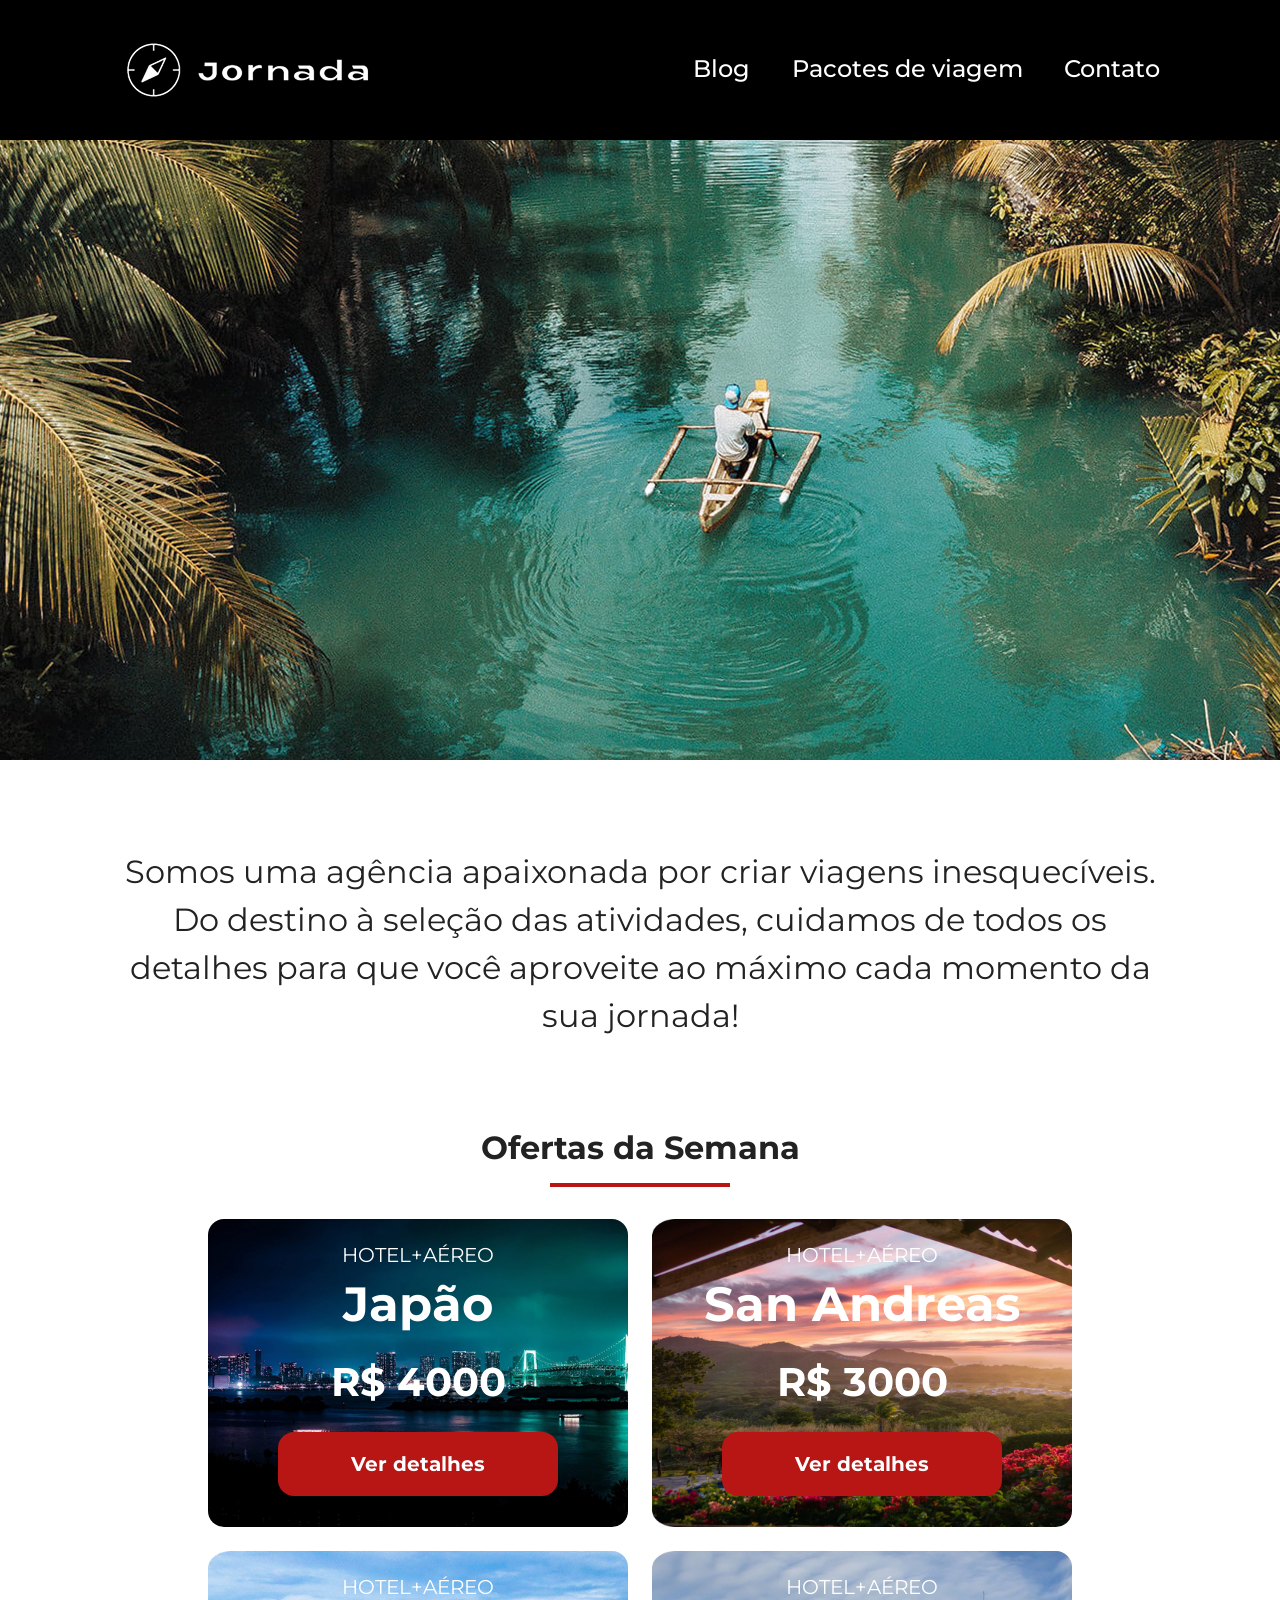
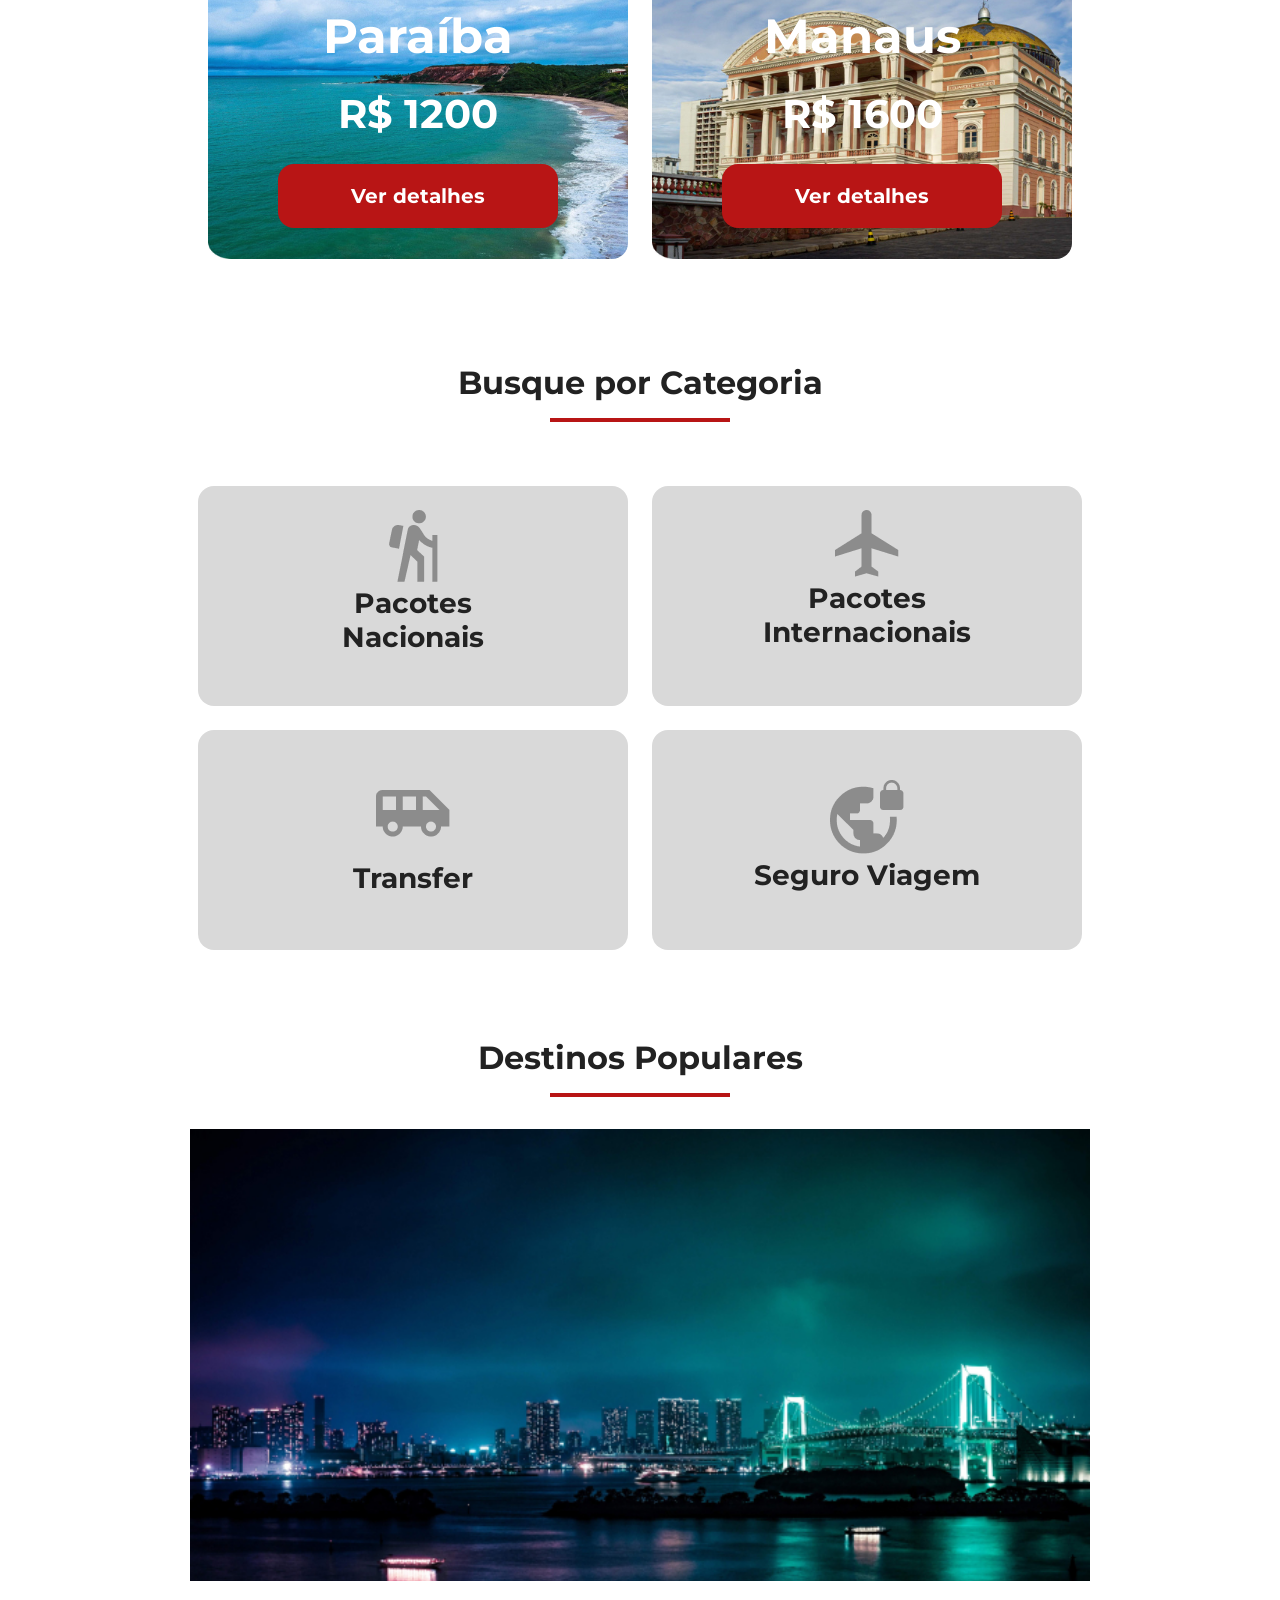
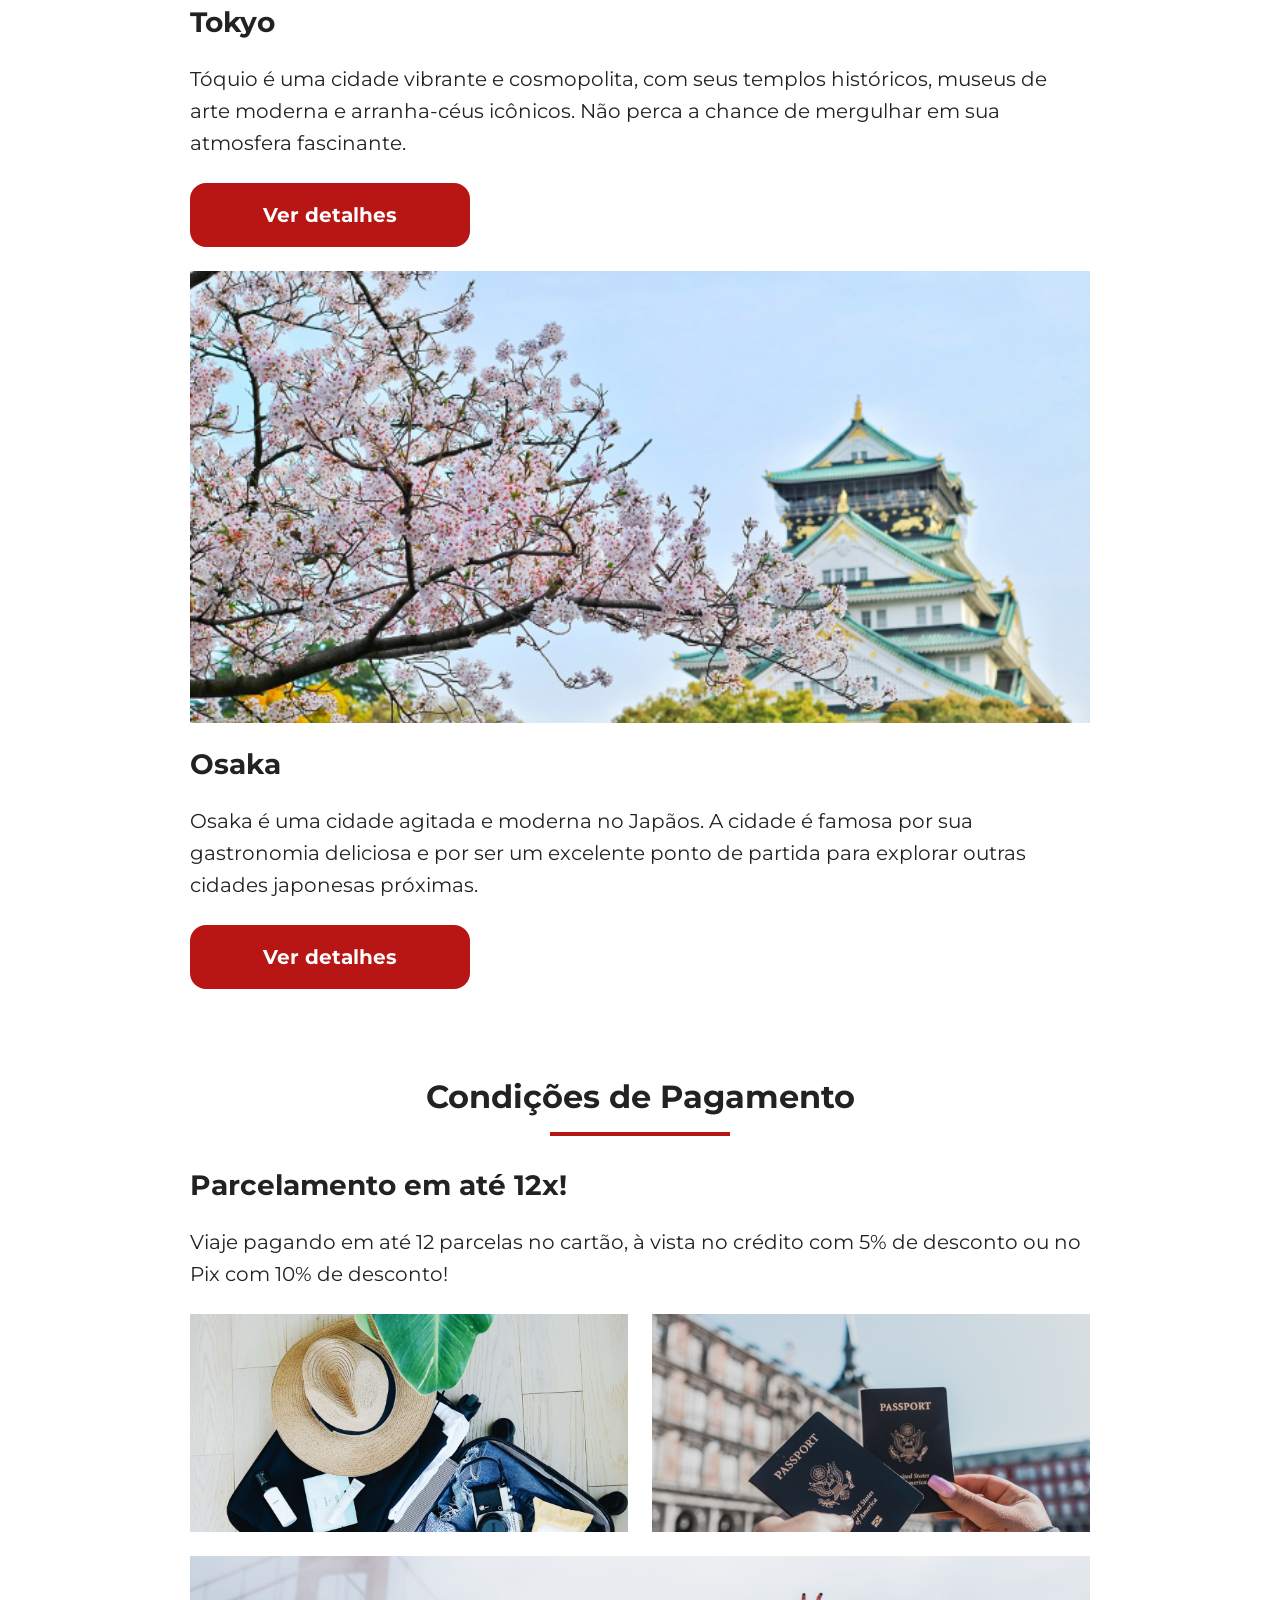
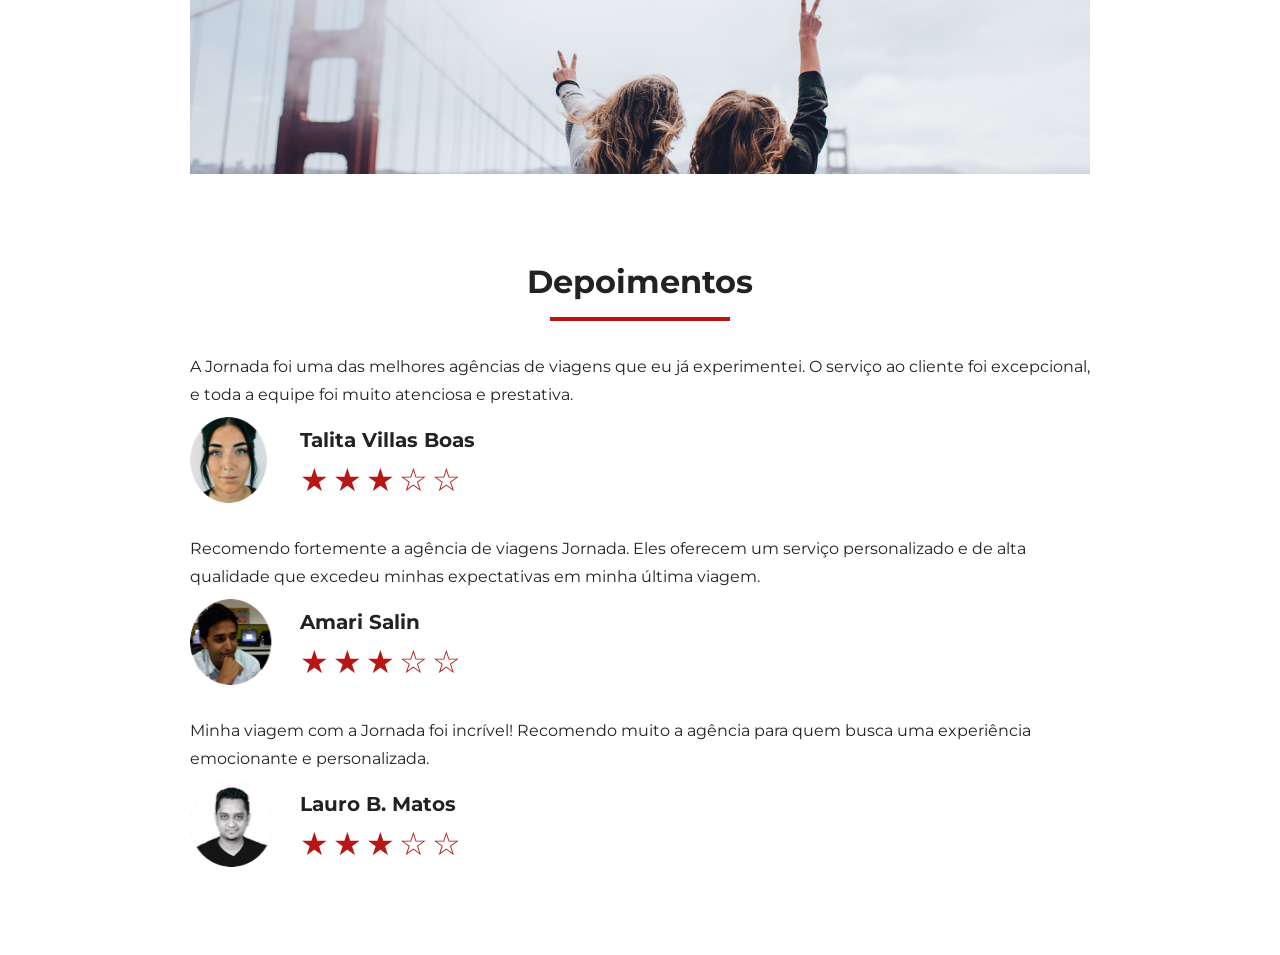
==== index.html @ 15222c6f "Finaliza estilos do mobile" ====
<!doctype html>
<html lang="pt-br">
  <head>
    <meta charset="UTF-8" />
    <meta name="viewport" content="width=device-width, initial-scale=1.0" />
    <link rel="stylesheet" href="./css/style.css" />
    <title>Jornada Viagens</title>
  </head>
  <body>
    <header class="main-header">
      <a class="logo" href="index.html" title="voltar para a página inicial">
        <img
          class="img-mobile"
          src="./img/bulsola-jornada-branca.png"
          alt="Bulsola do logo Jornada Viagens na cor branco"
        />
        <img
          class="img-desktop"
          src="img/bulsola-texto-jornada-branco.png"
          alt="Logo Jornada Viagens na cor branca"
        />
      </a>
      <div class="navigation-menu">
        <label for="menu">
          <img src="./img/menu.png" alt="menu" />
        </label>
        <input type="checkbox" id="menu" hidden />
        <nav>
          <ul class="list-links">
            <li>
              <a href="blog.html" target="_blank" title="Acessar Blog">Blog</a>
            </li>
            <li>
              <a
                href="pacotes.html"
                target="_blank"
                title="Acessar Pacotes de viagem"
                >Pacotes de viagem</a
              >
            </li>
            <li>
              <a href="contato.html" target="_blank" title="Acessar Contato"
                >Contato</a
              >
            </li>
          </ul>
        </nav>
      </div>
    </header>

    <section class="hero">
      <div class="hero-img"></div>
      <h2>
        Somos uma agência apaixonada por criar viagens inesquecíveis. Do destino
        à seleção das atividades, cuidamos de todos os detalhes para que você
        aproveite ao máximo cada momento da sua jornada!
      </h2>
    </section>

    <section class="offers">
      <div class="section-title">
        <h2>Ofertas da Semana</h2>
        <hr />
      </div>

      <div class="offers-card">
        <article class="card japao">
          <header>
            <p>HOTEL+AÉREO</p>
            <h3>
              Japão <br />
              <span>R$ 4000</span>
            </h3>
          </header>
          <footer>
            <a href="#" class="button">Ver detalhes</a>
          </footer>
        </article>

        <article class="card san-andreas">
          <header>
            <p>HOTEL+AÉREO</p>
            <h3>
              San Andreas <br />
              <span>R$ 3000</span>
            </h3>
          </header>
          <footer>
            <a href="#" class="button">Ver detalhes</a>
          </footer>
        </article>

        <article class="card paraiba">
          <header>
            <p>HOTEL+AÉREO</p>
            <h3>
              Paraíba <br />
              <span>R$ 1200</span>
            </h3>
          </header>
          <footer>
            <a href="#" class="button">Ver detalhes</a>
          </footer>
        </article>

        <article class="card manaus">
          <header>
            <p>HOTEL+AÉREO</p>
            <h3>
              Manaus <br />
              <span>R$ 1600</span>
            </h3>
          </header>
          <footer>
            <a href="#" class="button">Ver detalhes</a>
          </footer>
        </article>
      </div>
    </section>

    <section class="categories">
      <div class="section-title">
        <h2>Busque por Categoria</h2>
        <hr />
      </div>
      <div class="categories-cards">
        <a
          class="card"
          href="#"
          target="_blank"
          title="Busque pela categoria Pacotes Nacionais"
        >
          <img
            src="./img/icone-caminhada.png"
            alt="icone cinza representando uma pessoa fazendo tracking"
          />
          <h3 class="content-title">
            Pacotes <br />
            Nacionais
          </h3>
        </a>

        <a
          class="card"
          href="#"
          target="_blank"
          title="Busque pela categoria Pacotes Internacionais"
        >
          <img
            src="./img/icone-aviao.png"
            alt="icone cinza representando um avião"
          />
          <h3 class="content-title">
            Pacotes <br />
            Internacionais
          </h3>
        </a>

        <a
          class="card single-line transfer"
          href="#"
          target="_blank"
          title="Busque pela categoria Transfer"
        >
          <img
            src="./img/icone-onibus.png"
            alt="icone cinza representando um ônibus"
          />
          <h3 class="content-title">Transfer</h3>
        </a>

        <a
          class="card single-line"
          href="#"
          target="_blank"
          title="Busque pela categoria Seguro Viagem"
        >
          <img
            src="./img/icone-planeta.png"
            alt="icone cinza representando um planeta terra com um cadeado"
          />
          <h3 class="content-title">Seguro Viagem</h3>
        </a>
      </div>
    </section>

    <section class="destinations">
      <div class="section-title">
        <h2>Destinos Populares</h2>
        <hr />
      </div>

      <div class="destination-items">
        <article class="item tokyo">
          <header>
            <div class="img-item"></div>
            <h4 class="content-title">Tokyo</h4>
          </header>
          <p class="content-text">
            Tóquio é uma cidade vibrante e cosmopolita, com seus templos
            históricos, museus de arte moderna e arranha-céus icônicos. Não
            perca a chance de mergulhar em sua atmosfera fascinante.
          </p>
          <footer>
            <a
              href="#"
              class="button"
              target="_blank"
              title="Veja mais detalhes do destino Tokyo"
            >
              Ver detalhes</a
            >
          </footer>
        </article>

        <article class="item osaka">
          <header>
            <div class="img-item"></div>
            <h4 class="content-title">Osaka</h4>
          </header>
          <p class="content-text">
            Osaka é uma cidade agitada e moderna no Japãos. A cidade é famosa
            por sua gastronomia deliciosa e por ser um excelente ponto de
            partida para explorar outras cidades japonesas próximas.
          </p>
          <footer>
            <a
              href="#"
              class="button"
              target="_blank"
              title="Veja mais detalhes do destino Osaka"
            >
              Ver detalhes</a
            >
          </footer>
        </article>
      </div>
    </section>

    <section class="payments">
      <div class="section-title">
        <h2>Condições de Pagamento</h2>
        <hr />
      </div>
      <div class="content-container">
        <div class="text-content">
          <h3 class="content-title">Parcelamento em até 12x!</h3>
          <p class="content-text">
            Viaje pagando em até 12 parcelas no cartão, à vista no crédito com
            5% de desconto ou no Pix com 10% de desconto!
          </p>
        </div>
        <div class="image-gallery">
          <div class="image first"></div>
          <div class="image second"></div>
          <div class="image thirdy colspan-2"></div>
        </div>
      </div>
    </section>
    <section class="testimonials">
      <div class="section-title">
        <h2>Depoimentos</h2>
        <hr />
      </div>
      <div class="testimonial-container">
        <article>
          <header>
            <p>
              A Jornada foi uma das melhores agências de viagens que eu já
              experimentei. O serviço ao cliente foi excepcional, e toda a
              equipe foi muito atenciosa e prestativa.
            </p>
          </header>
          <footer>
            <img
              src="img/avatar-talita.png"
              alt="imagem de perfil da cliente Talita Villas Boas"
            />
            <div class="profile-content">
              <h4>Talita Villas Boas</h4>
              <div class="rating">
                <span class="star">★</span>
                <span class="star">★</span>
                <span class="star">★</span>
                <span class="star">☆</span>
                <span class="star">☆</span>
              </div>
            </div>
          </footer>
        </article>

        <article>
          <header>
            <p>
              Recomendo fortemente a agência de viagens Jornada. Eles oferecem
              um serviço personalizado e de alta qualidade que excedeu minhas
              expectativas em minha última viagem.
            </p>
          </header>
          <footer>
            <img
              src="img/avatar-amari.png"
              alt="imagem de perfil da cliente Amari Salin"
            />
            <div class="profile-content">
              <h4>Amari Salin</h4>
              <div class="rating">
                <span class="star">★</span>
                <span class="star">★</span>
                <span class="star">★</span>
                <span class="star">☆</span>
                <span class="star">☆</span>
              </div>
            </div>
          </footer>
        </article>

        <article>
          <header>
            <p>
              Minha viagem com a Jornada foi incrível! Recomendo muito a agência
              para quem busca uma experiência emocionante e personalizada.
            </p>
          </header>
          <footer>
            <img
              src="img/avatar-lauro.png"
              alt="imagem de perfil da cliente Lauro B. Matos"
            />
            <div class="profile-content">
              <h4>Lauro B. Matos</h4>
              <div class="rating">
                <span class="star">★</span>
                <span class="star">★</span>
                <span class="star">★</span>
                <span class="star">☆</span>
                <span class="star">☆</span>
              </div>
            </div>
          </footer>
        </article>
      </div>
    </section>
  </body>
</html>
---- css/style.css ----
@import url(global.css);
@import url(header.css);
@import url(hero.css);
@import url(offers.css);
@import url(categories.css);
@import url(destinations.css);
@import url(payments.css);
@import url(testimonials.css);
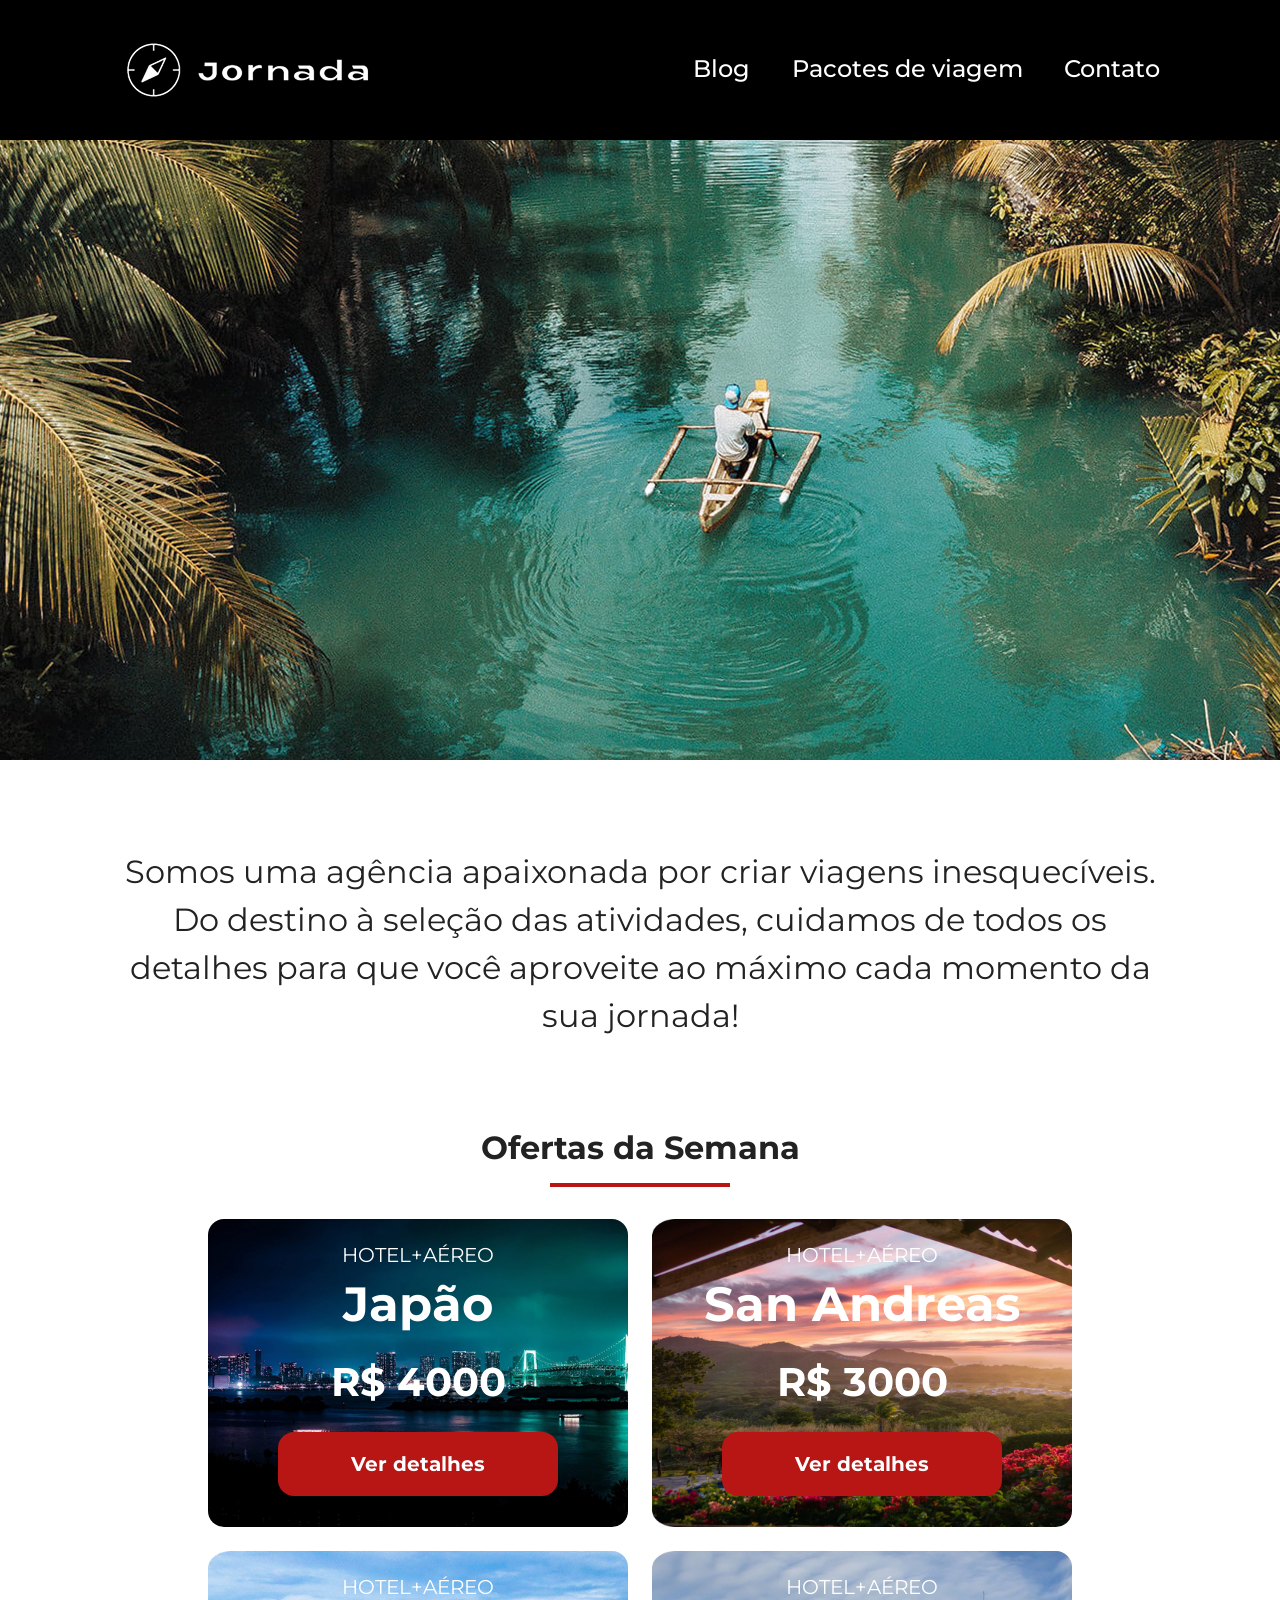
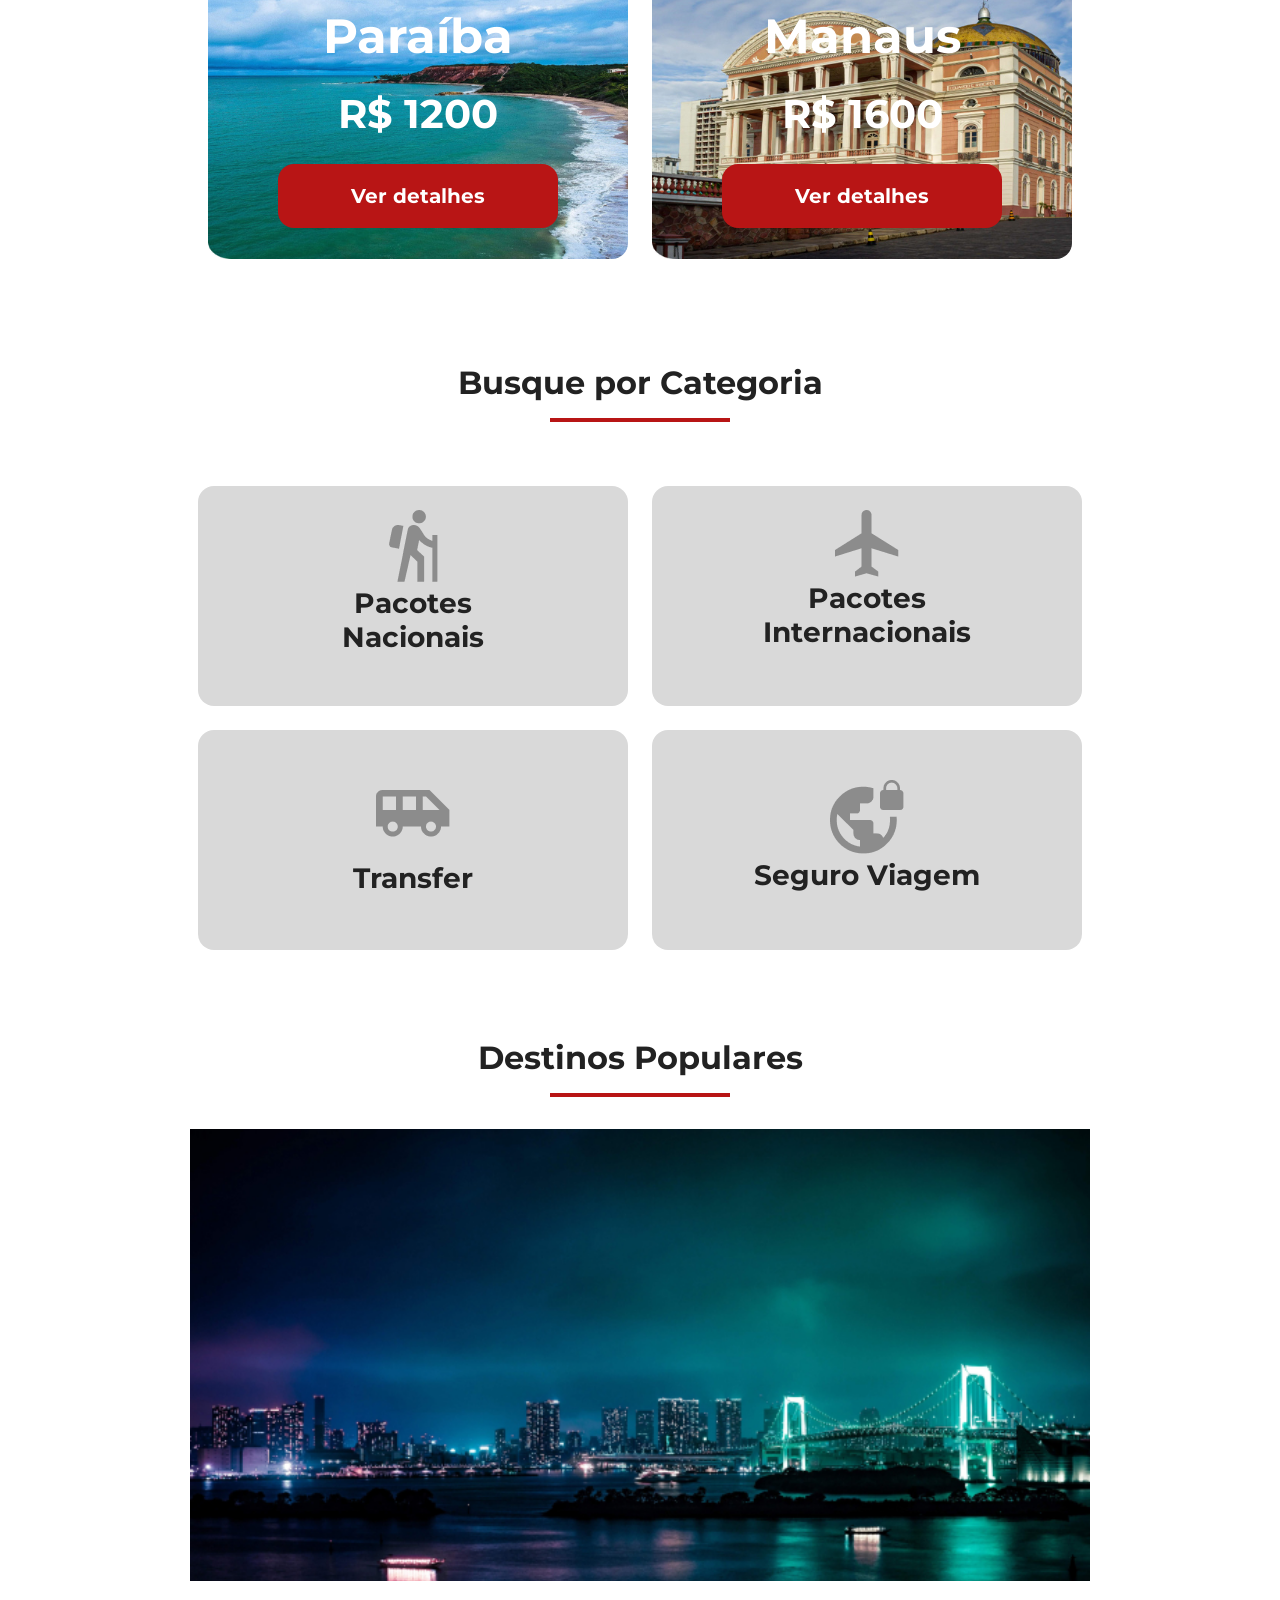
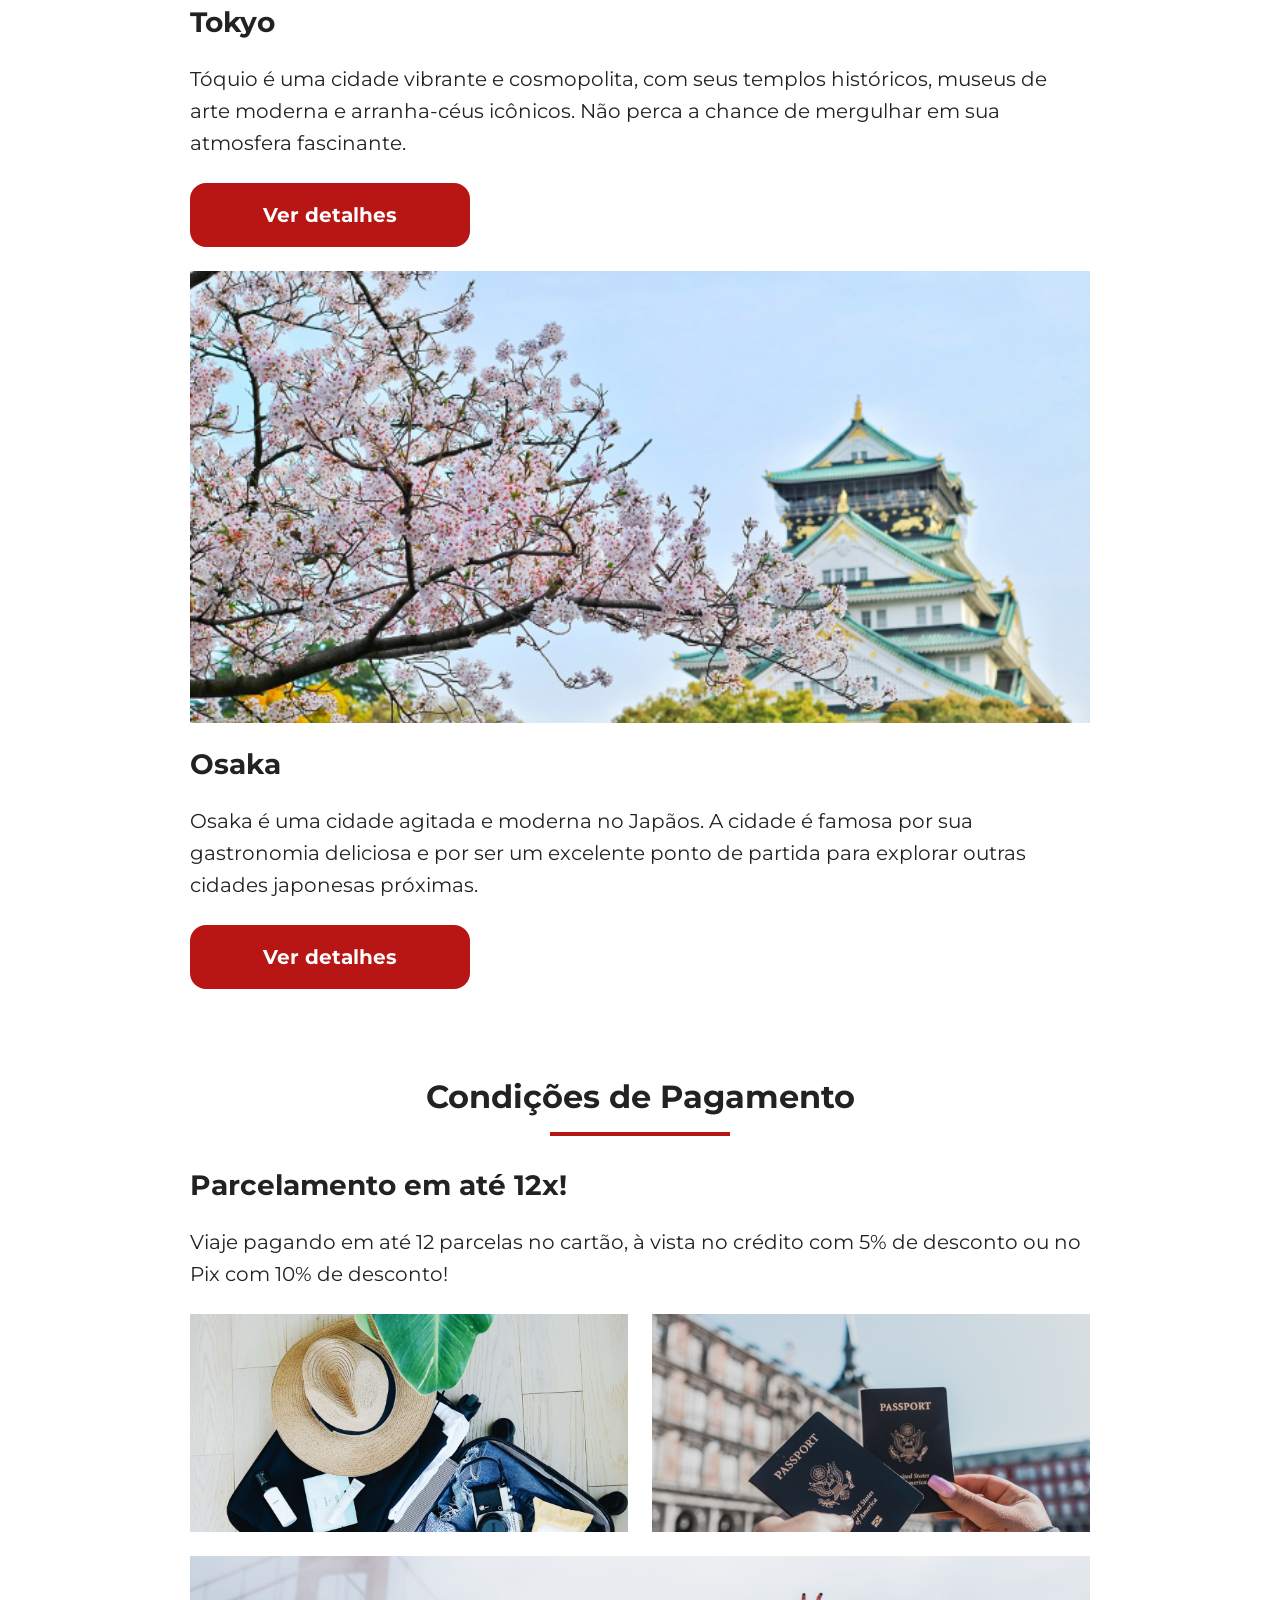
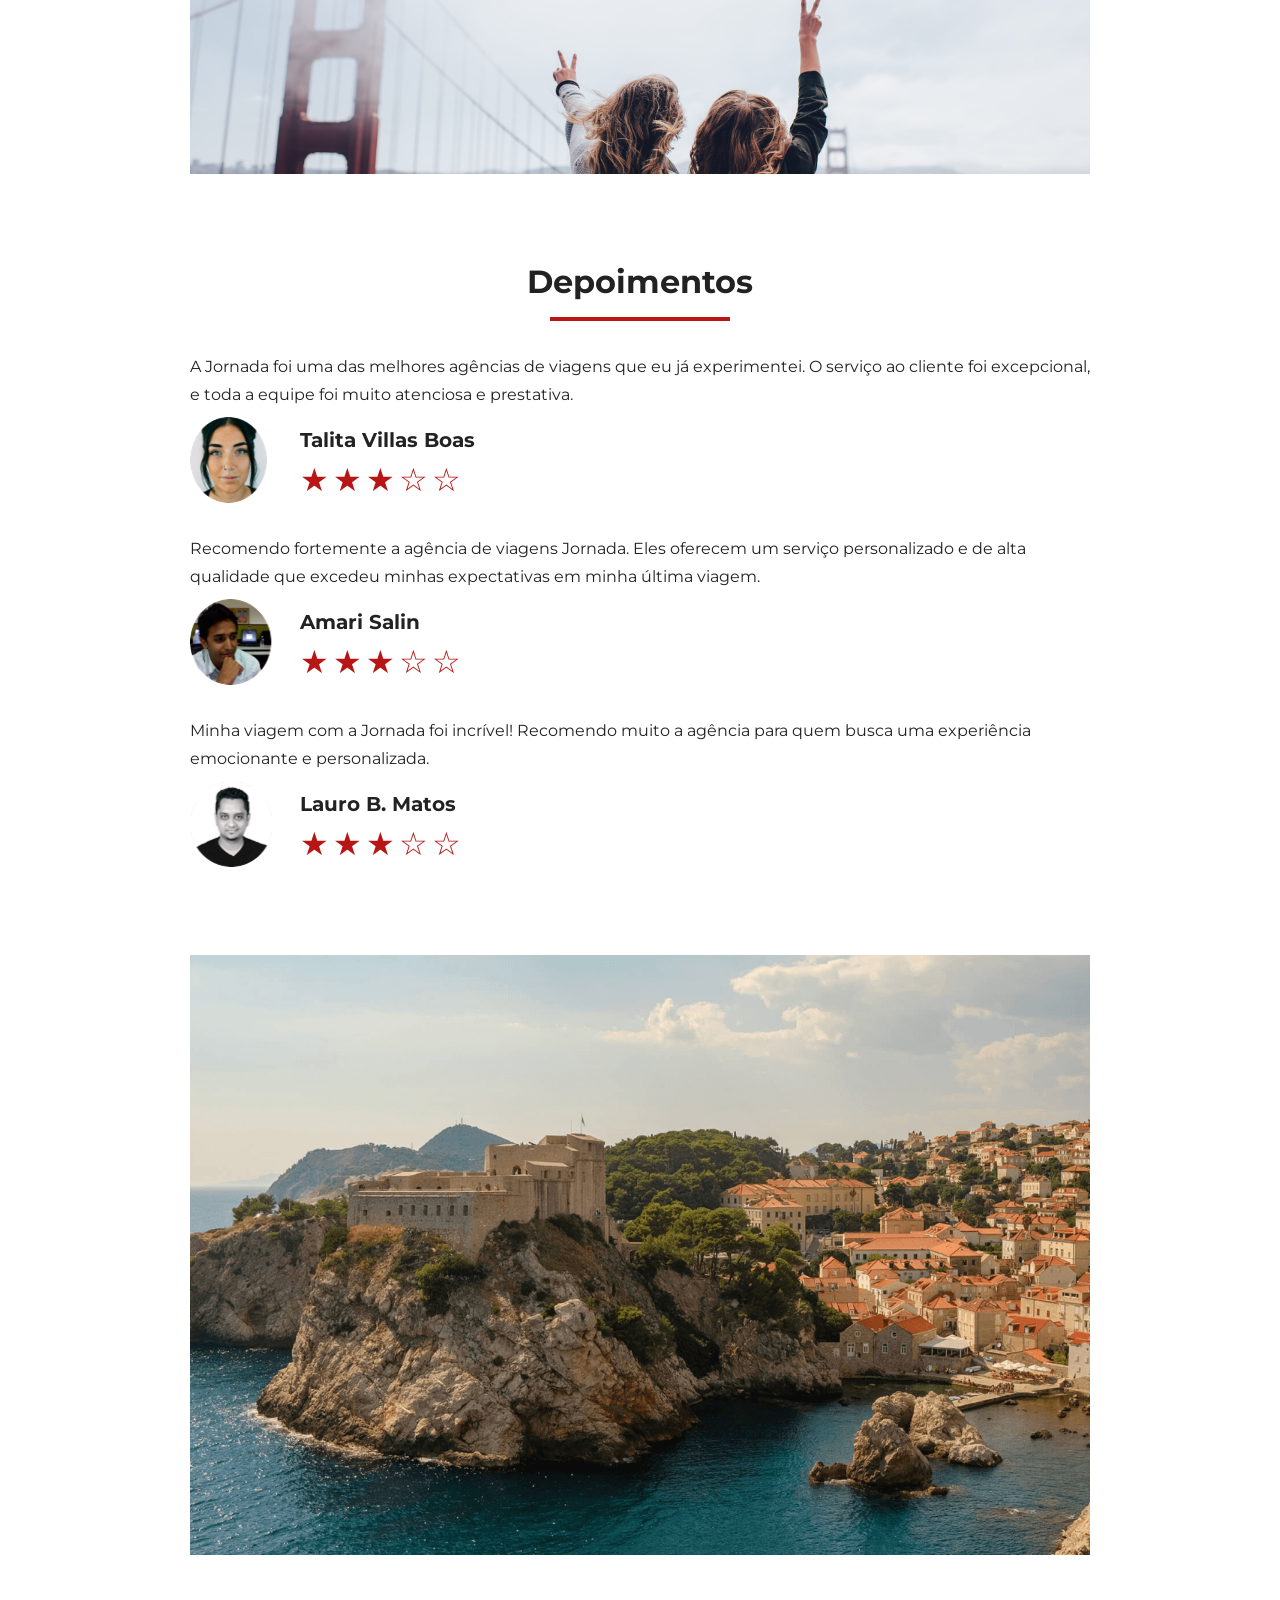
==== commit c5a55868: "Adiciona footer" ====
--- a/index.html
+++ b/index.html
@@ -257,6 +257,7 @@
         </div>
       </div>
     </section>
+
     <section class="testimonials">
       <div class="section-title">
         <h2>Depoimentos</h2>
@@ -341,5 +342,14 @@
         </article>
       </div>
     </section>
+
+    <section class="bottom-hero">
+      <div class="hero-img"></div>
+    </section>
+
+    <footer class="main-footer">
+      <div class="footer-content"></div>
+      <div class="footer-social"></div>
+    </footer>
   </body>
 </html>
--- a/css/style.css
+++ b/css/style.css
@@ -6,3 +6,4 @@
 @import url(destinations.css);
 @import url(payments.css);
 @import url(testimonials.css);
+@import url(footer.css);
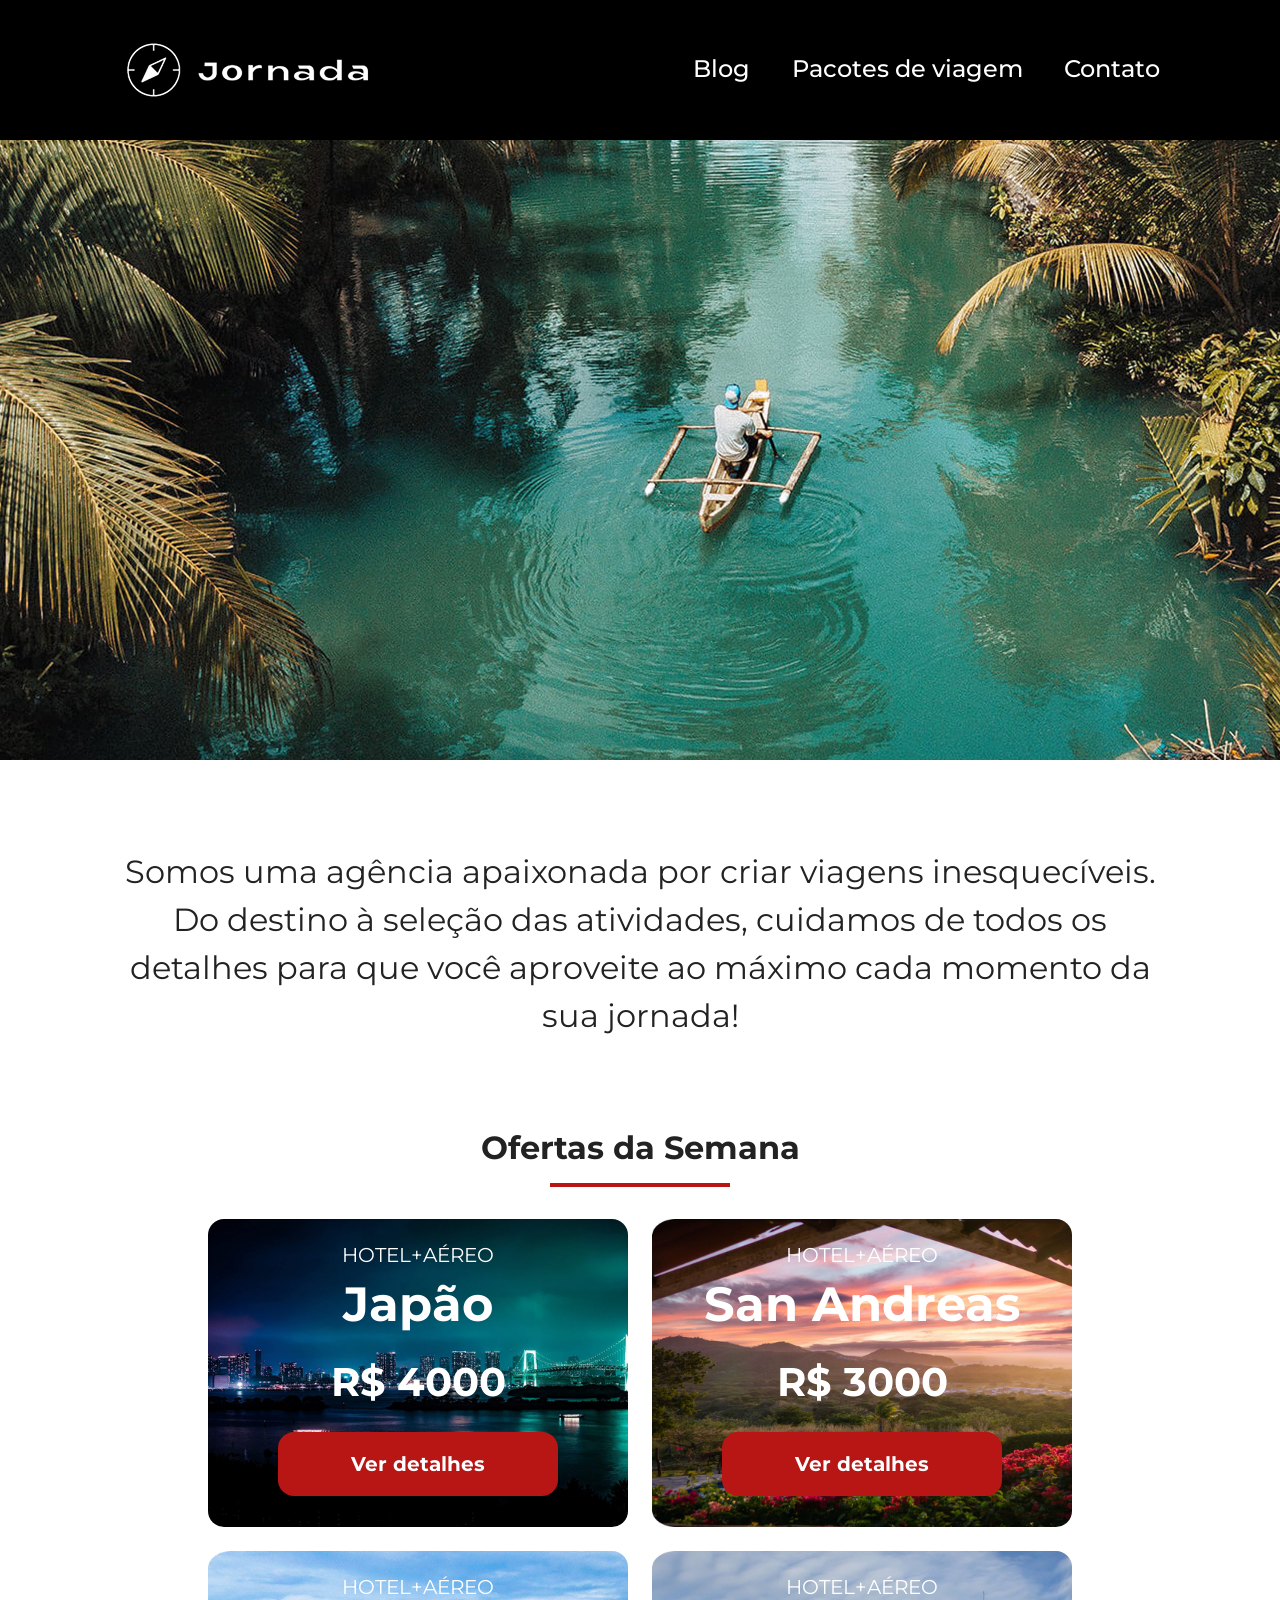
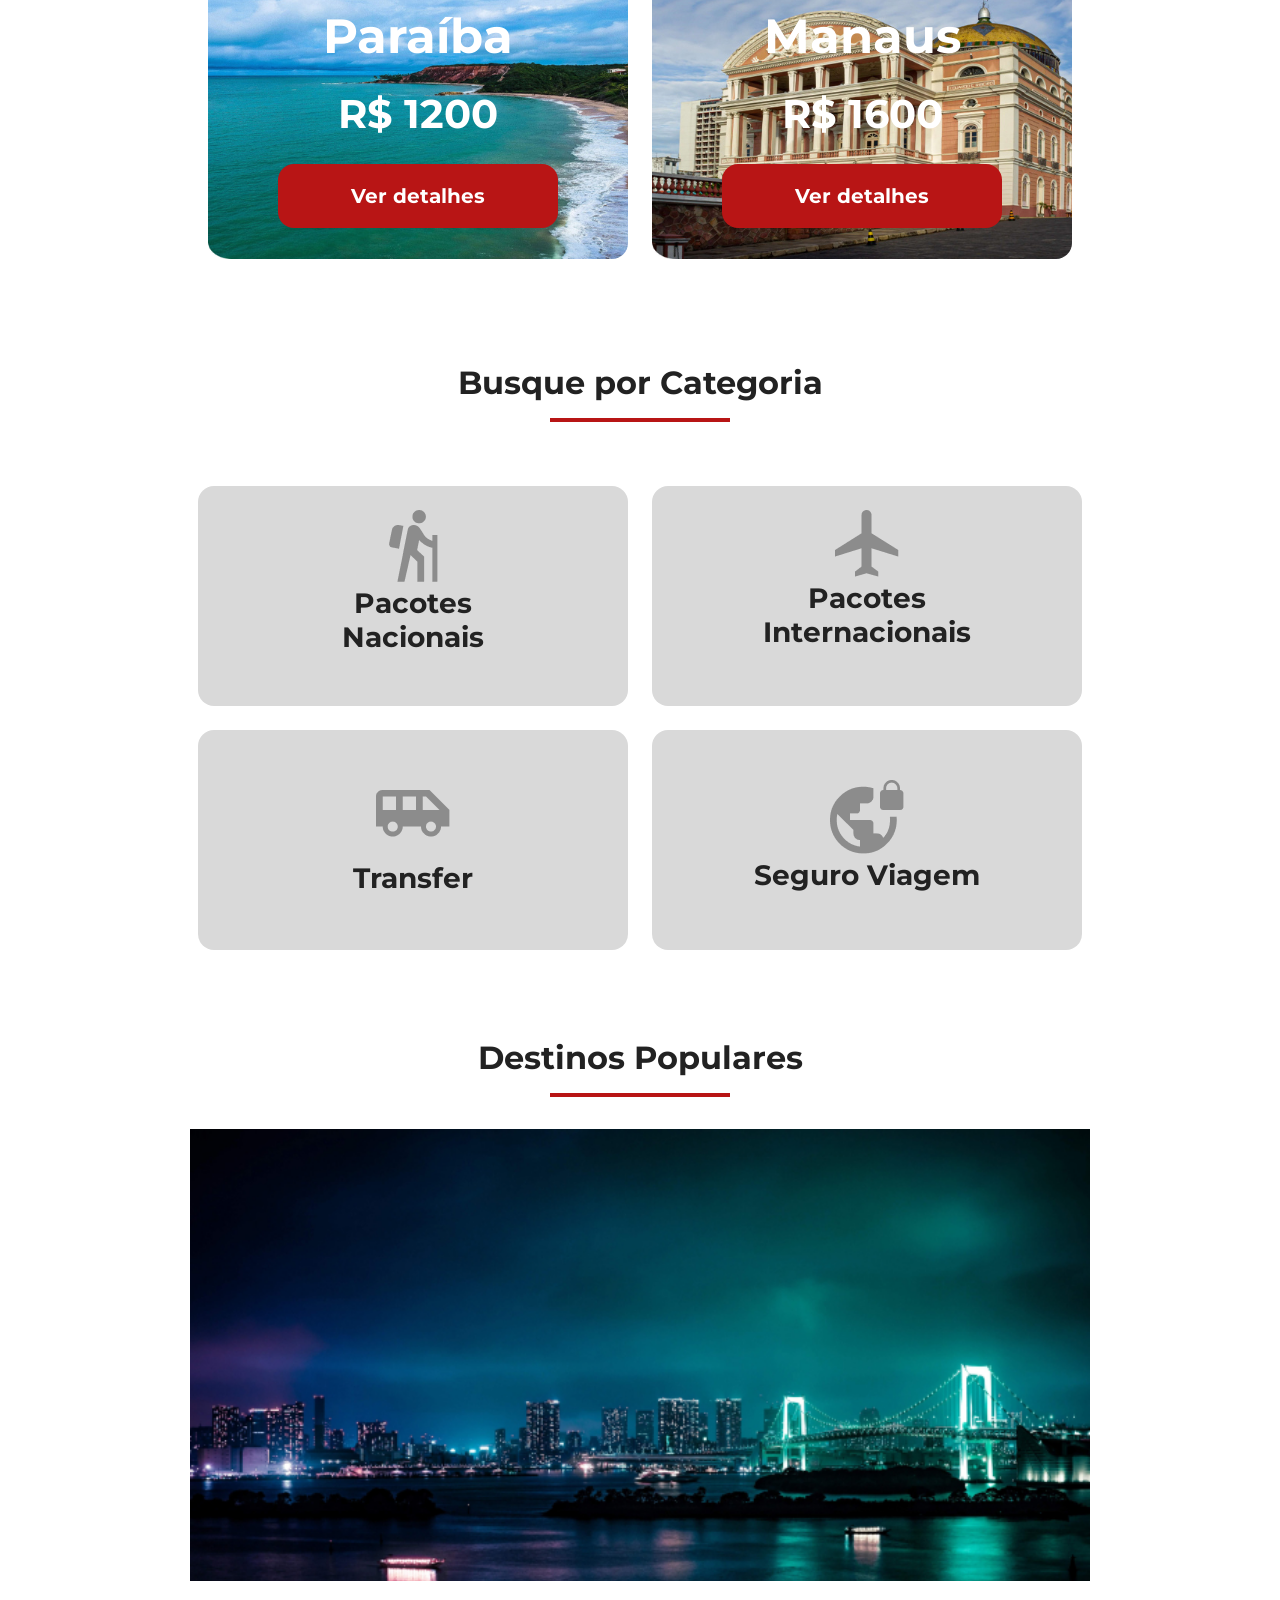
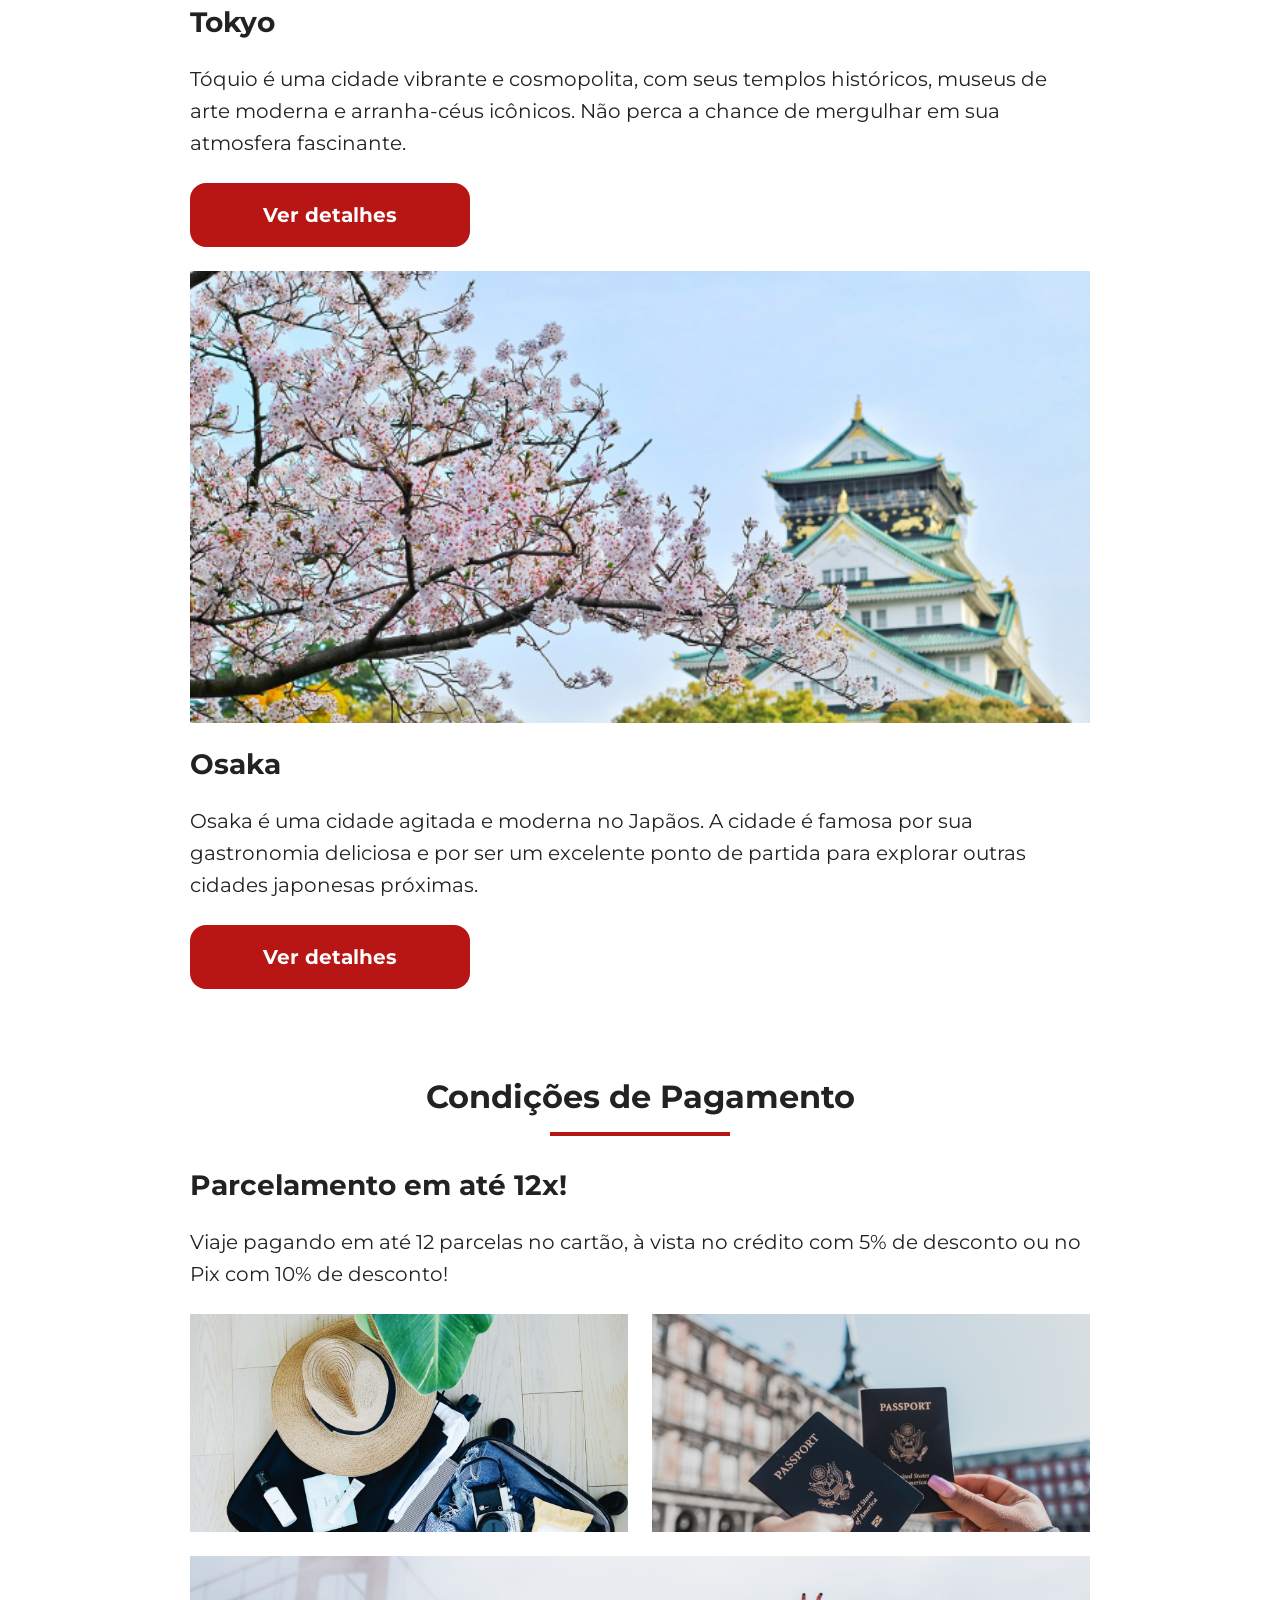
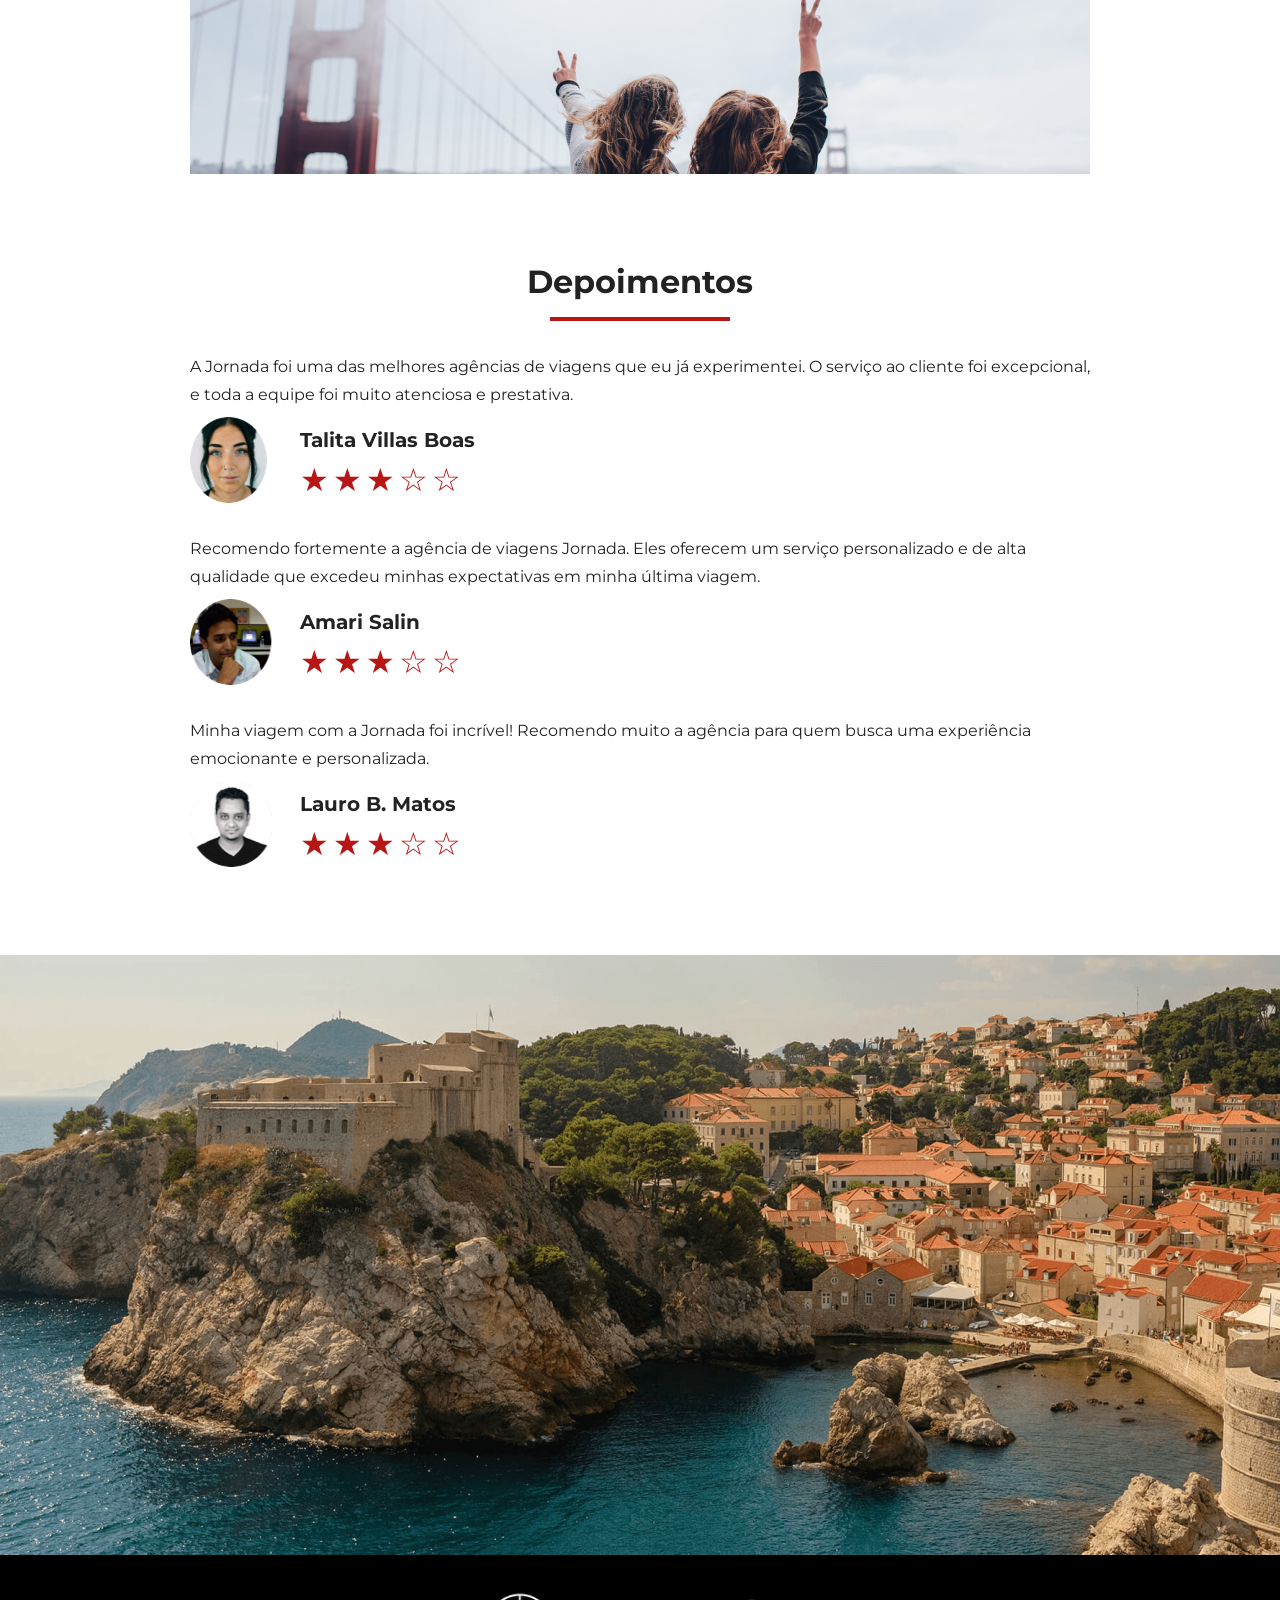
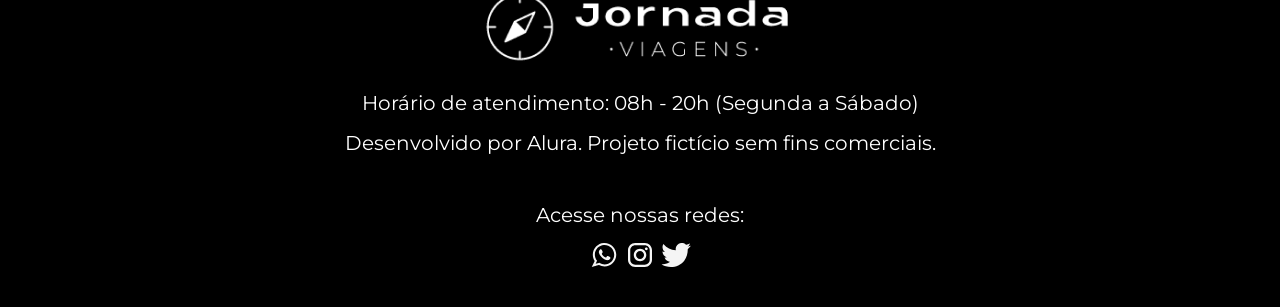
==== commit 166916bd: "Adiciona footer" ====
--- a/index.html
+++ b/index.html
@@ -346,10 +346,33 @@
     <section class="bottom-hero">
       <div class="hero-img"></div>
     </section>
-
     <footer class="main-footer">
-      <div class="footer-content"></div>
-      <div class="footer-social"></div>
+      <div class="footer-content">
+        <img src="img/logo-footer.png" alt="logo completo Jornada Viagens" />
+        <p>Horário de atendimento: 08h - 20h (Segunda a Sábado)</p>
+        <p>Desenvolvido por Alura. Projeto fictício sem fins comerciais.</p>
+      </div>
+      <div class="footer-social">
+        <p>Acesse nossas redes:</p>
+
+        <a href="#" target="_blank" title="Acesse o Whatsapp do Jornada Viagens"
+          ><img
+            src="img/icone-whatsapp.svg"
+            alt="icone do whatsapp na cor branca"
+        /></a>
+
+        <a href="#" target="_blank" title="Entre em contato através do Whatsapp"
+          ><img
+            src="img/icone-instagram.svg"
+            alt="icone do instagram na cor branca"
+        /></a>
+
+        <a href="#" target="_blank" title="Acesse o Twitter do Jornada Viagens"
+          ><img
+            src="img/icone-twitter.svg"
+            alt="icone do twitter na cor branca"
+        /></a>
+      </div>
     </footer>
   </body>
 </html>
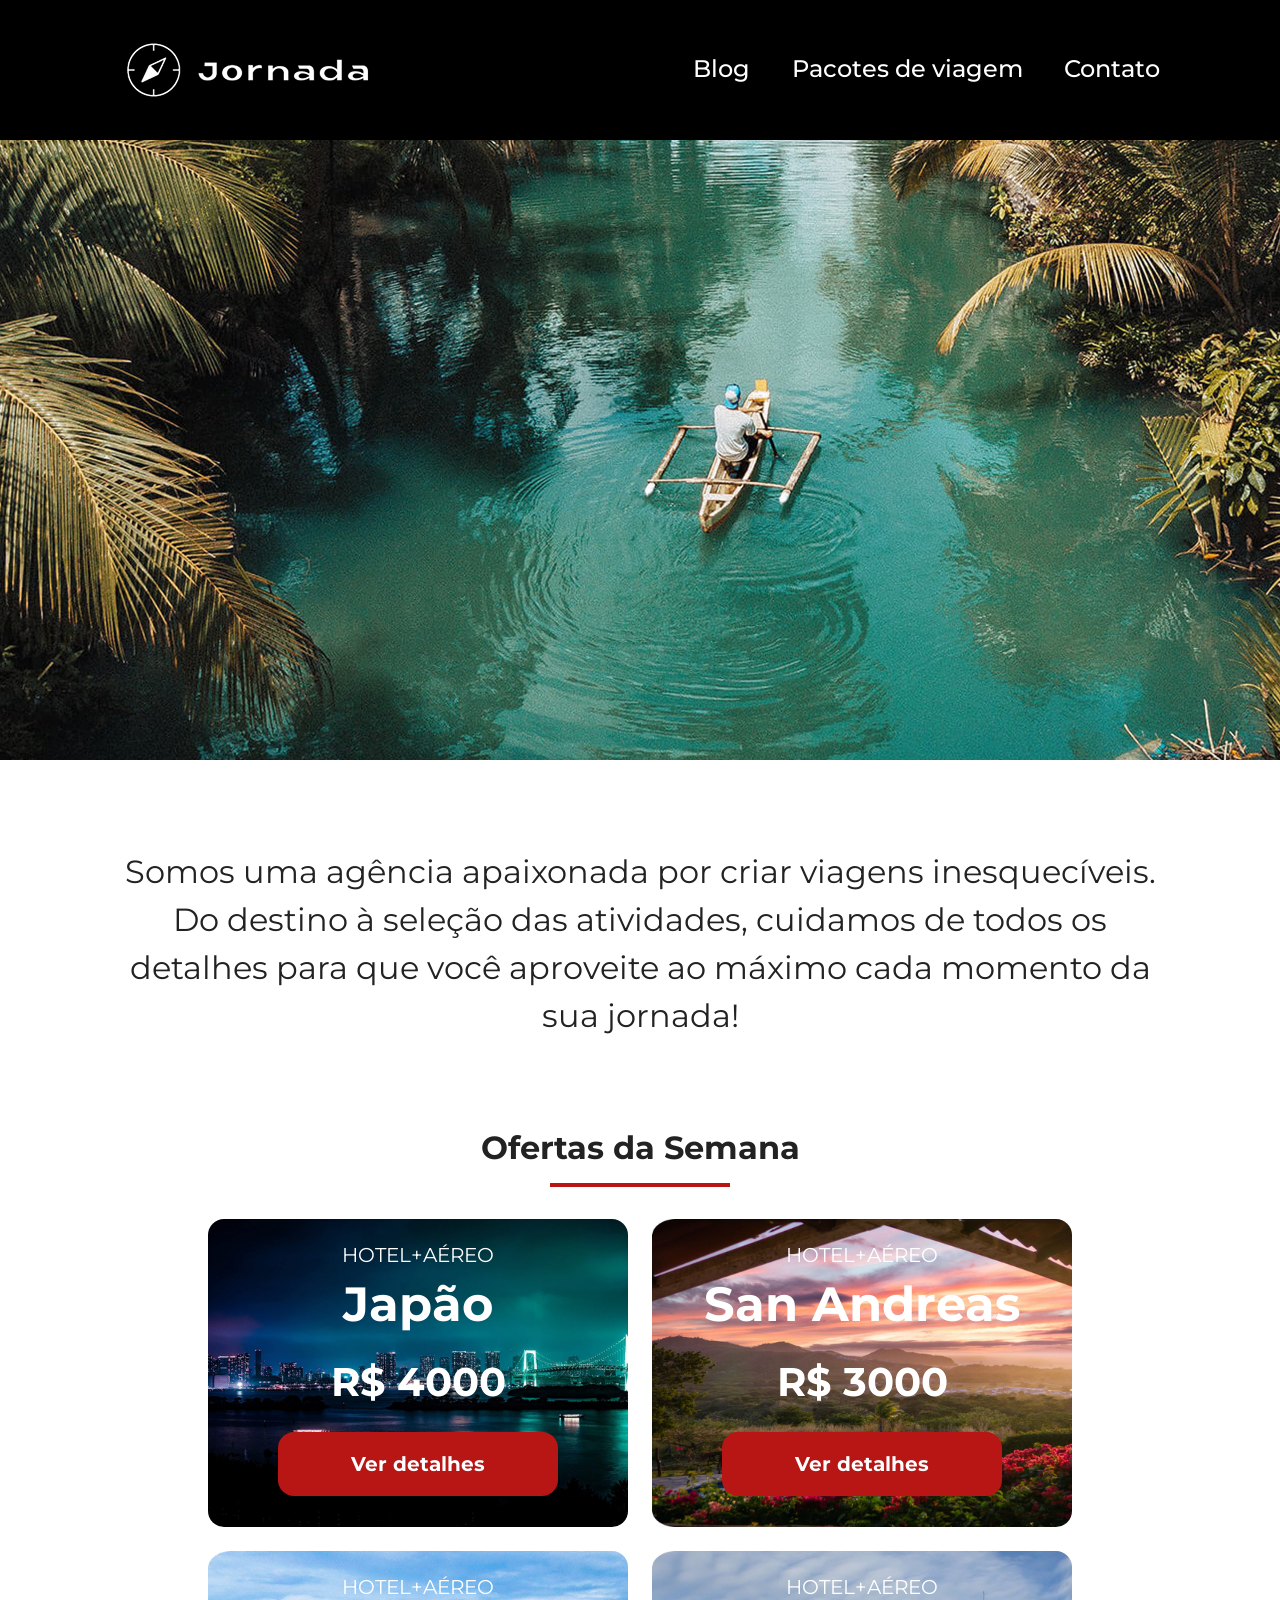
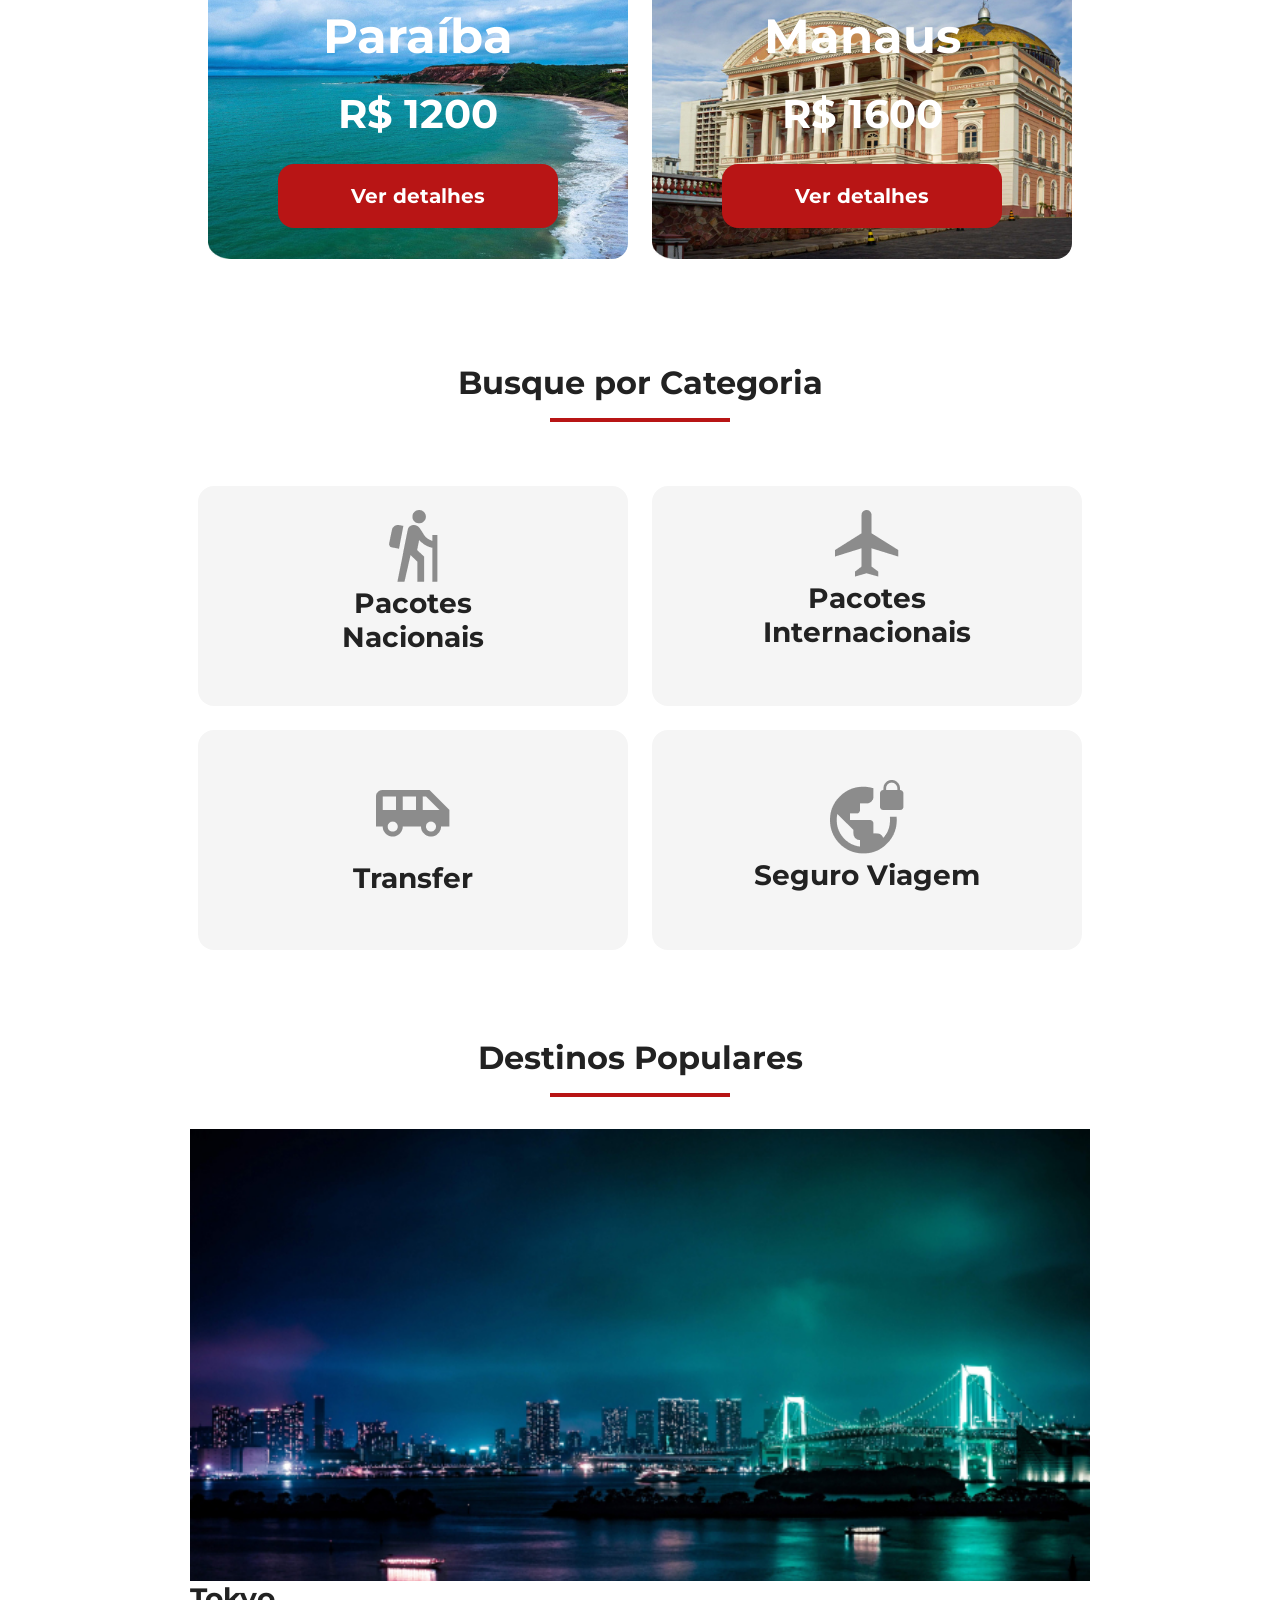
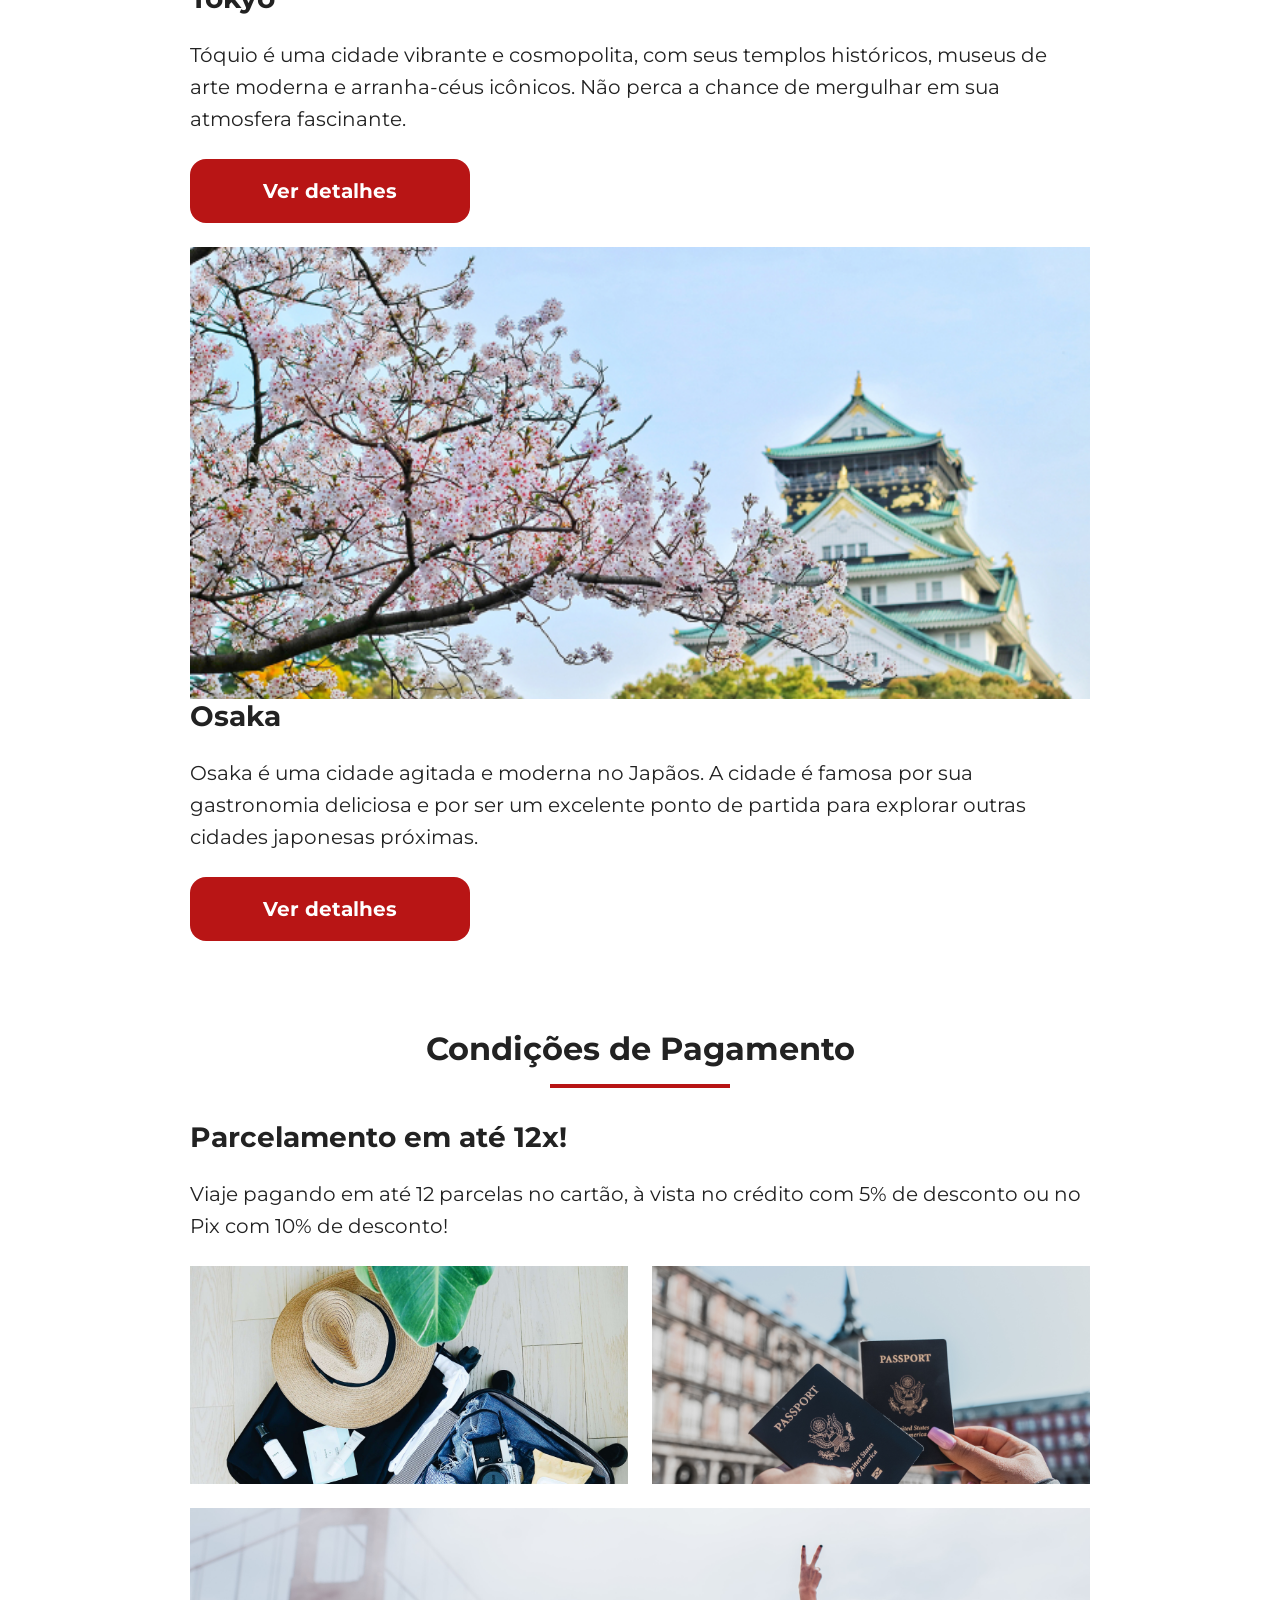
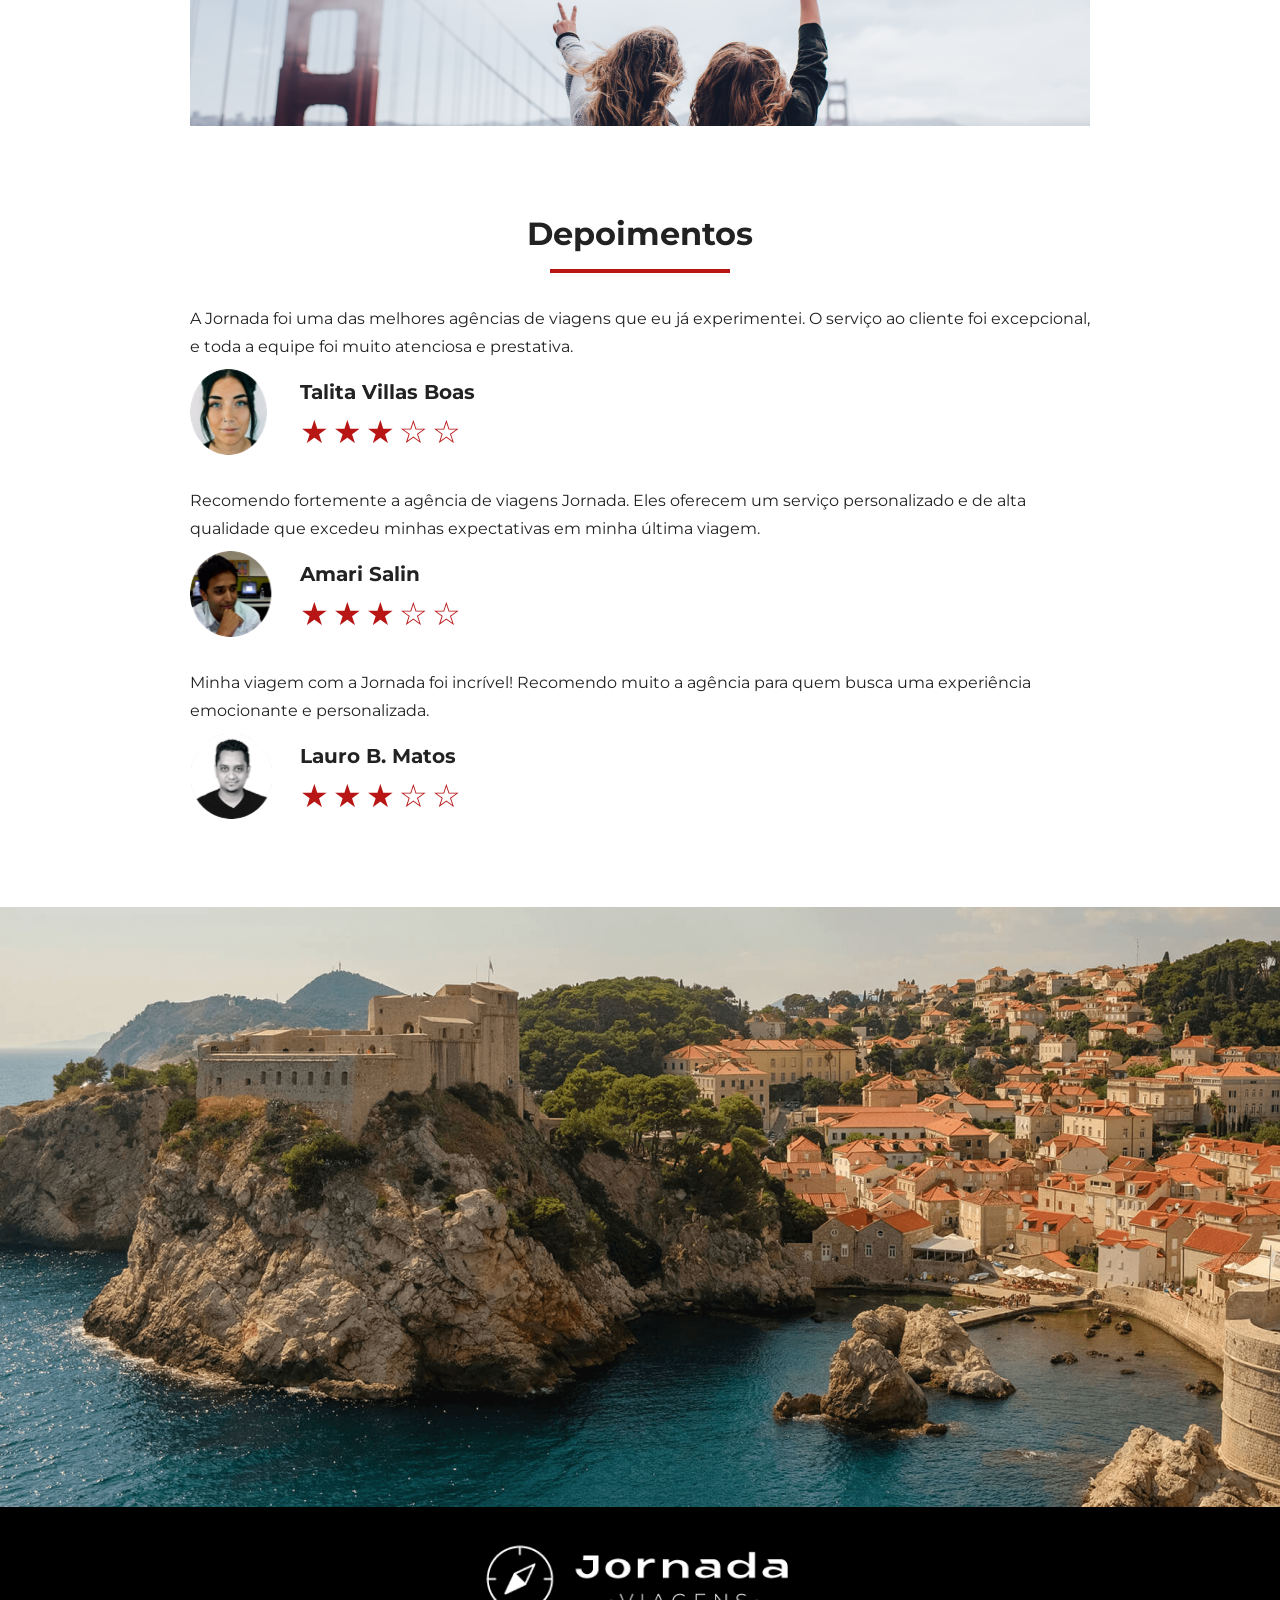
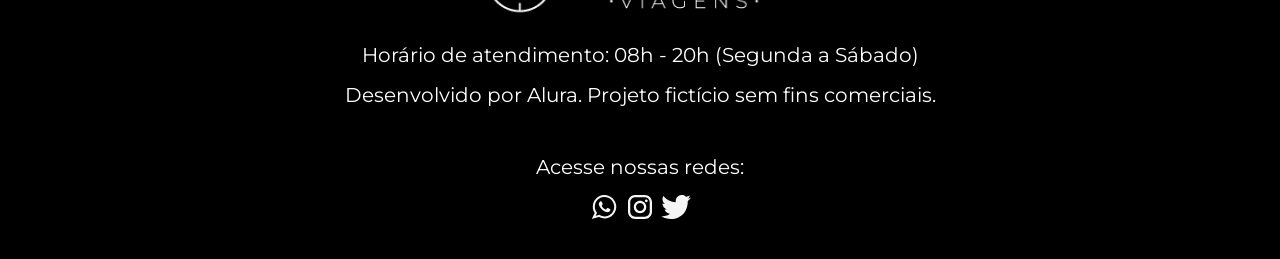
==== commit c91846df: "Adiciona melhorias de acessibilidade" ====
--- a/index.html
+++ b/index.html
@@ -194,7 +194,7 @@
         <article class="item tokyo">
           <header>
             <div class="img-item"></div>
-            <h4 class="content-title">Tokyo</h4>
+            <h3 class="content-title">Tokyo</h3>
           </header>
           <p class="content-text">
             Tóquio é uma cidade vibrante e cosmopolita, com seus templos
@@ -216,7 +216,7 @@
         <article class="item osaka">
           <header>
             <div class="img-item"></div>
-            <h4 class="content-title">Osaka</h4>
+            <h3 class="content-title">Osaka</h3>
           </header>
           <p class="content-text">
             Osaka é uma cidade agitada e moderna no Japãos. A cidade é famosa
@@ -278,7 +278,7 @@
               alt="imagem de perfil da cliente Talita Villas Boas"
             />
             <div class="profile-content">
-              <h4>Talita Villas Boas</h4>
+              <h3>Talita Villas Boas</h3>
               <div class="rating">
                 <span class="star">★</span>
                 <span class="star">★</span>
@@ -304,7 +304,7 @@
               alt="imagem de perfil da cliente Amari Salin"
             />
             <div class="profile-content">
-              <h4>Amari Salin</h4>
+              <h3>Amari Salin</h3>
               <div class="rating">
                 <span class="star">★</span>
                 <span class="star">★</span>
@@ -329,7 +329,7 @@
               alt="imagem de perfil da cliente Lauro B. Matos"
             />
             <div class="profile-content">
-              <h4>Lauro B. Matos</h4>
+              <h3>Lauro B. Matos</h3>
               <div class="rating">
                 <span class="star">★</span>
                 <span class="star">★</span>
@@ -355,22 +355,19 @@
       <div class="footer-social">
         <p>Acesse nossas redes:</p>
 
-        <a href="#" target="_blank" title="Acesse o Whatsapp do Jornada Viagens"
-          ><img
-            src="img/icone-whatsapp.svg"
-            alt="icone do whatsapp na cor branca"
+        <a href="#" target="_blank" title="Entre em contato via Whatsapp"
+          ><img src="img/icone-whatsapp.svg" alt="icone do Whatsapp branca"
         /></a>
 
-        <a href="#" target="_blank" title="Entre em contato através do Whatsapp"
-          ><img
-            src="img/icone-instagram.svg"
-            alt="icone do instagram na cor branca"
+        <a
+          href="#"
+          target="_blank"
+          title="Acesse o Instagram do Jornada Viagens"
+          ><img src="img/icone-instagram.svg" alt="icone do Instagram branca"
         /></a>
 
         <a href="#" target="_blank" title="Acesse o Twitter do Jornada Viagens"
-          ><img
-            src="img/icone-twitter.svg"
-            alt="icone do twitter na cor branca"
+          ><img src="img/icone-twitter.svg" alt="icone do Twitter branca"
         /></a>
       </div>
     </footer>
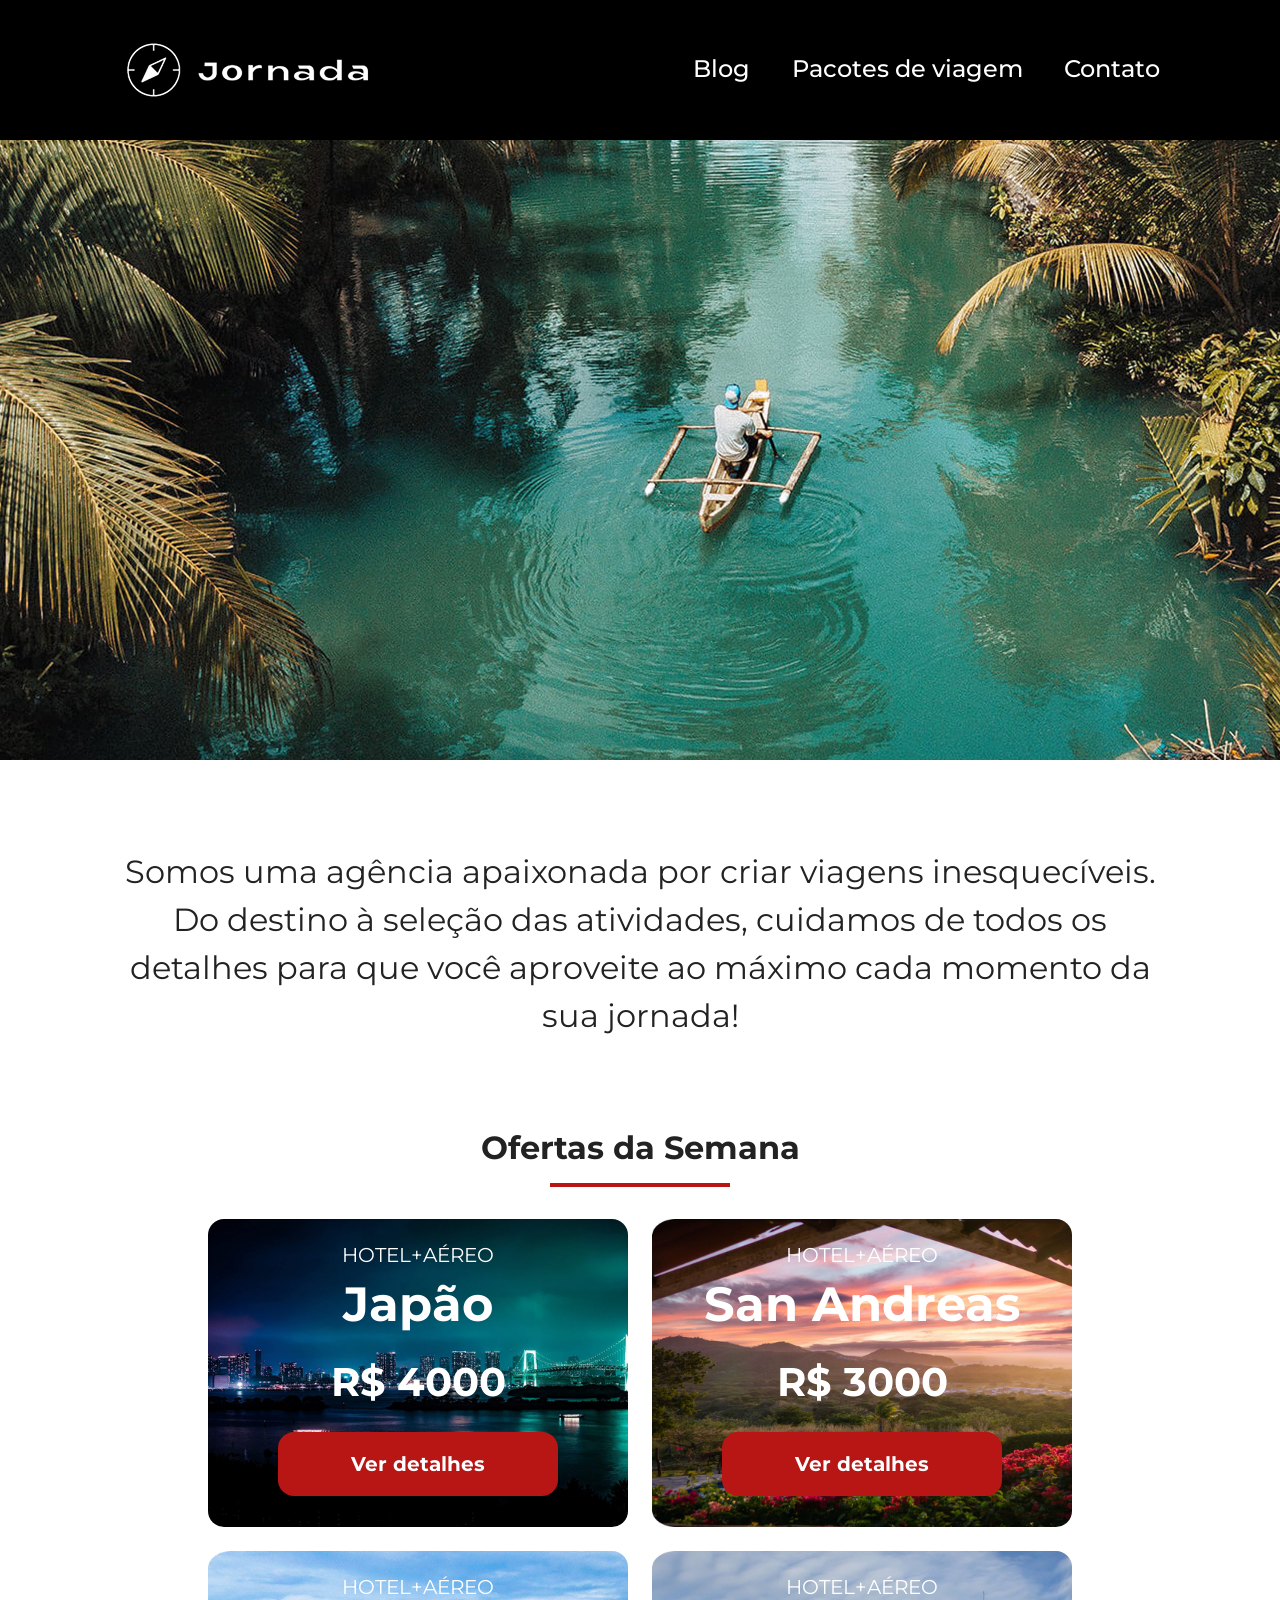
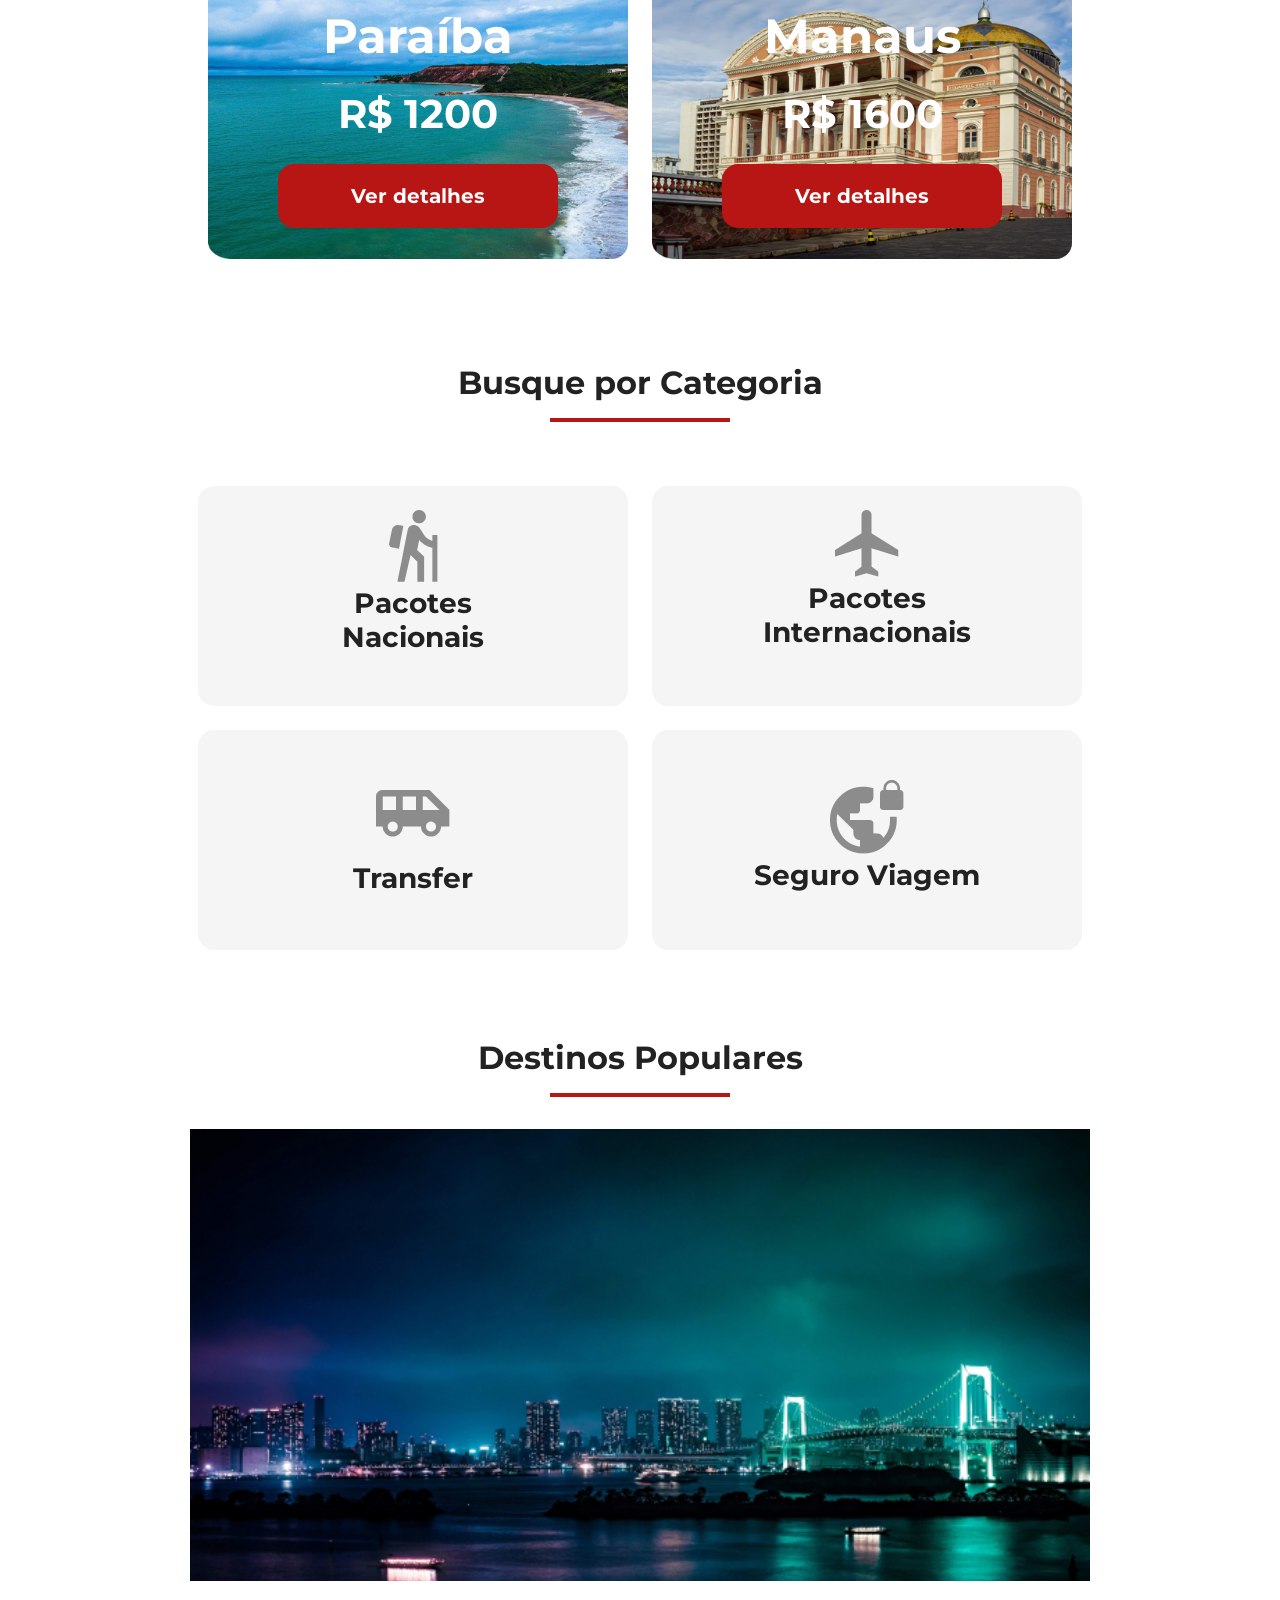
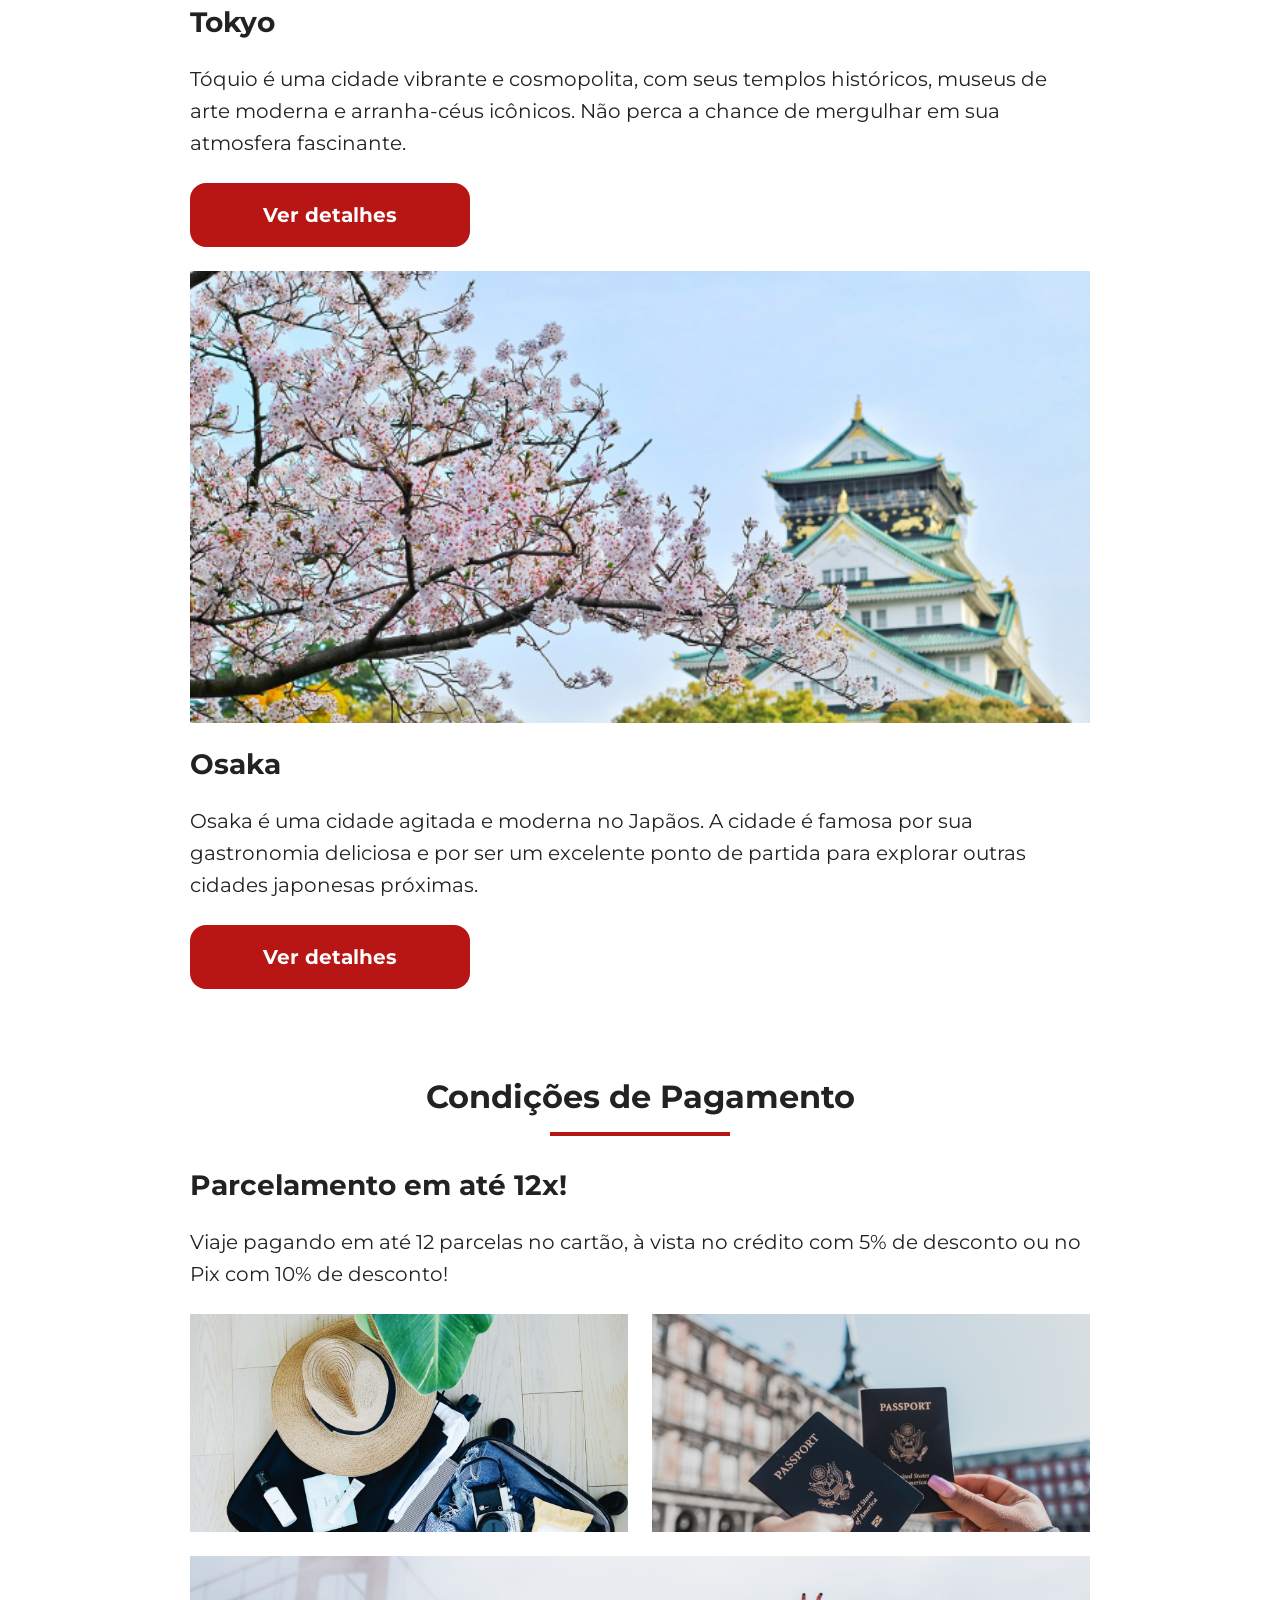
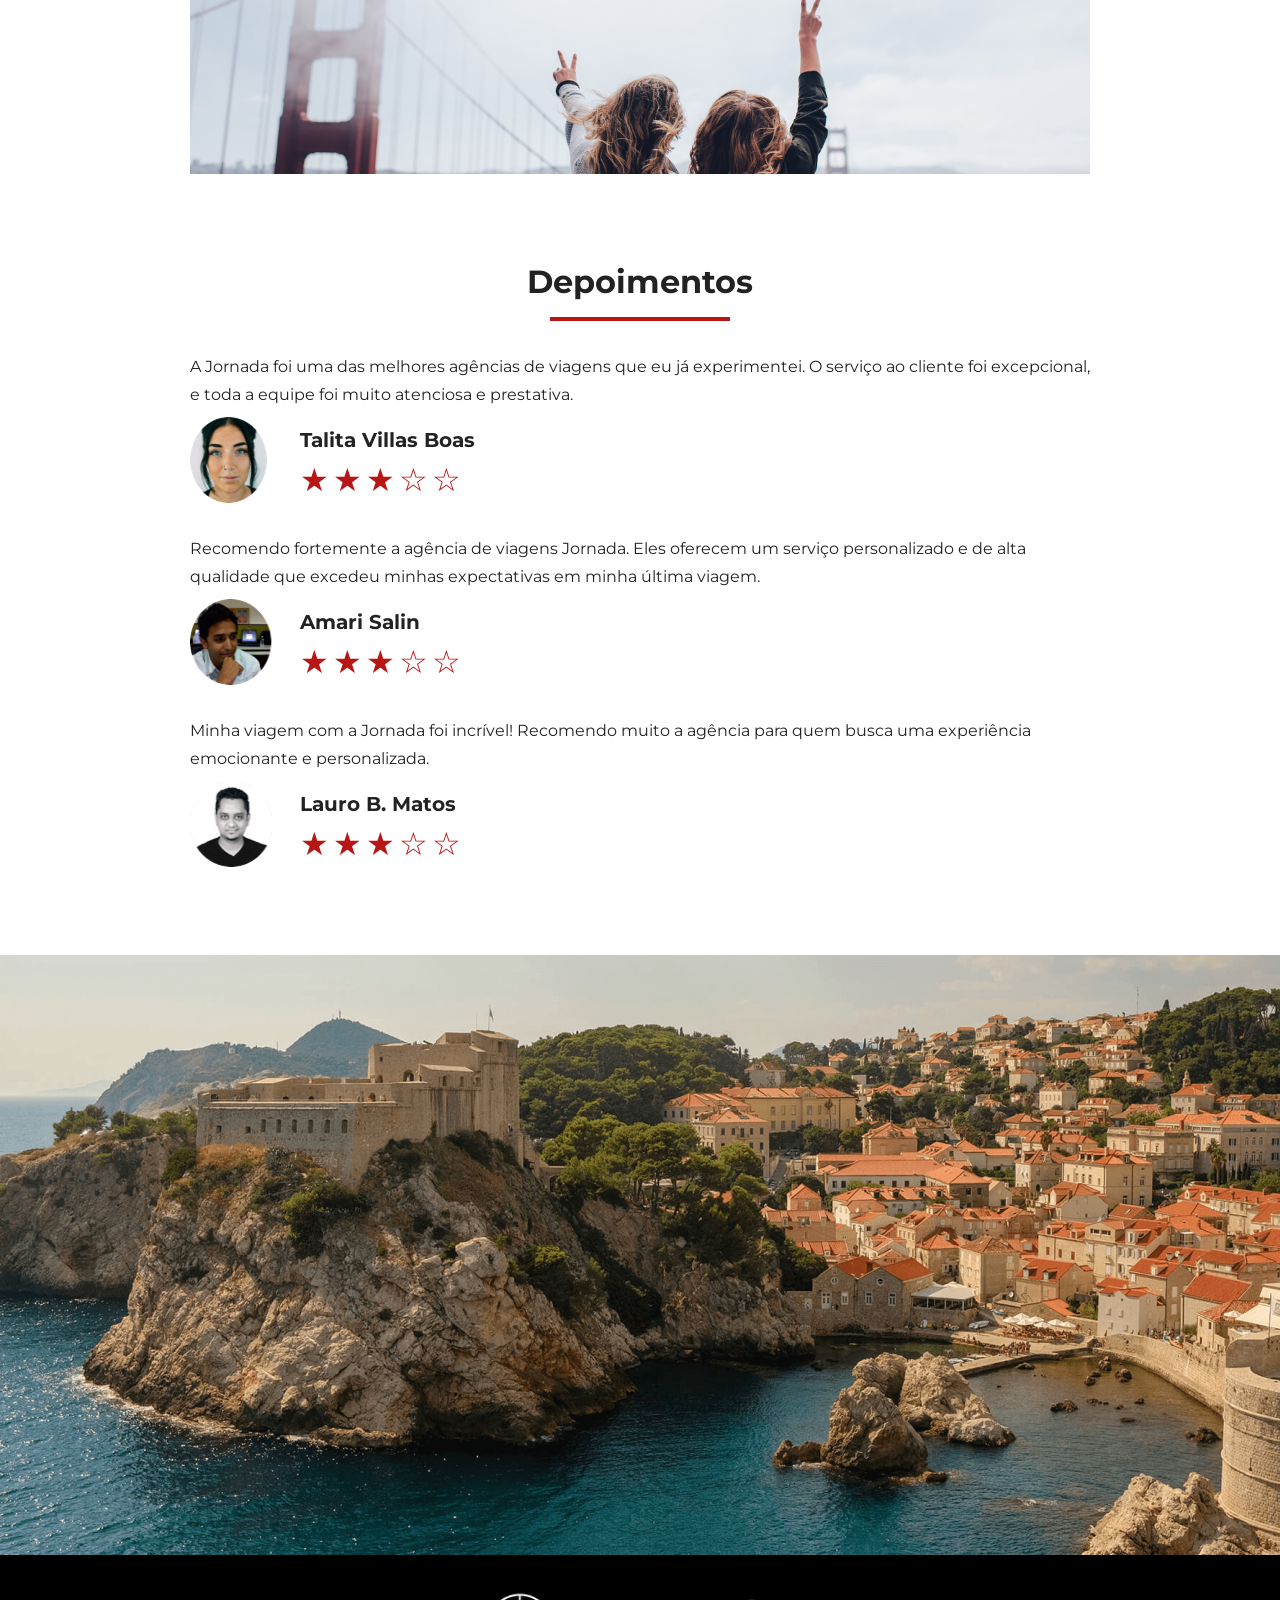
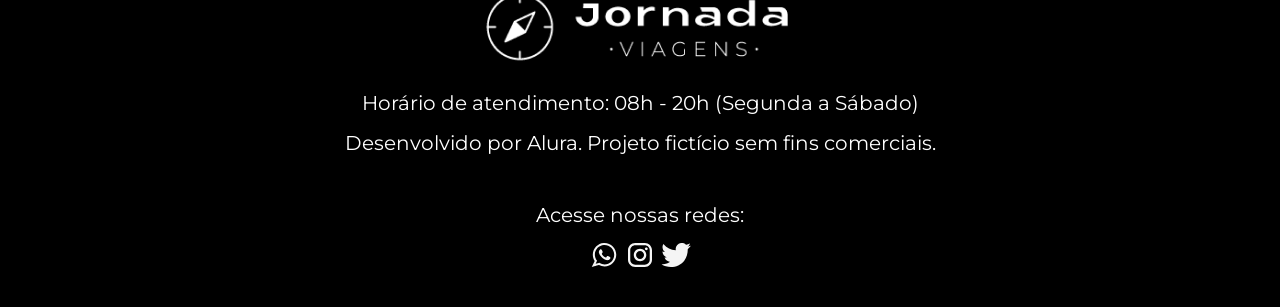
==== commit dd5f1ad1: "Adiciona favico" ====
--- a/index.html
+++ b/index.html
@@ -3,6 +3,7 @@
   <head>
     <meta charset="UTF-8" />
     <meta name="viewport" content="width=device-width, initial-scale=1.0" />
+    <link rel="icon" href="img/favico.svg" type="xml/svg" />
     <link rel="stylesheet" href="./css/style.css" />
     <title>Jornada Viagens</title>
   </head>
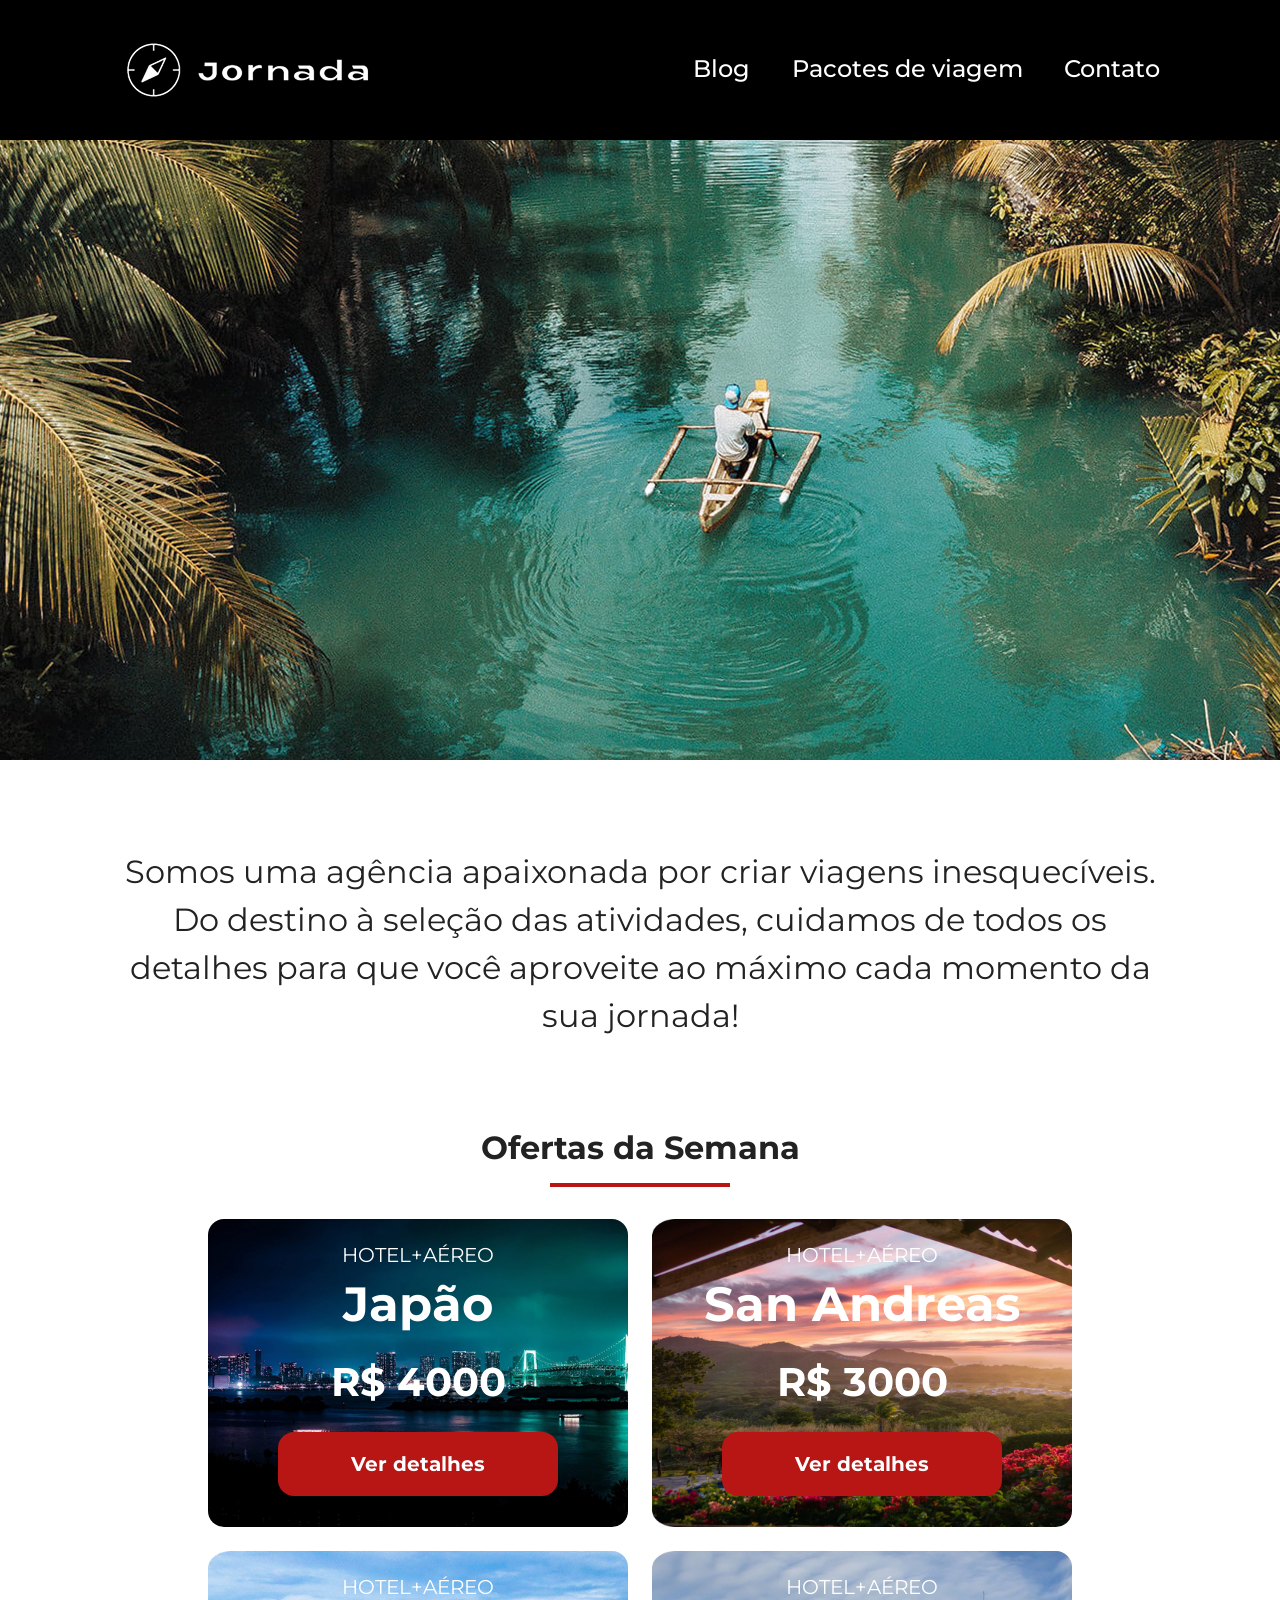
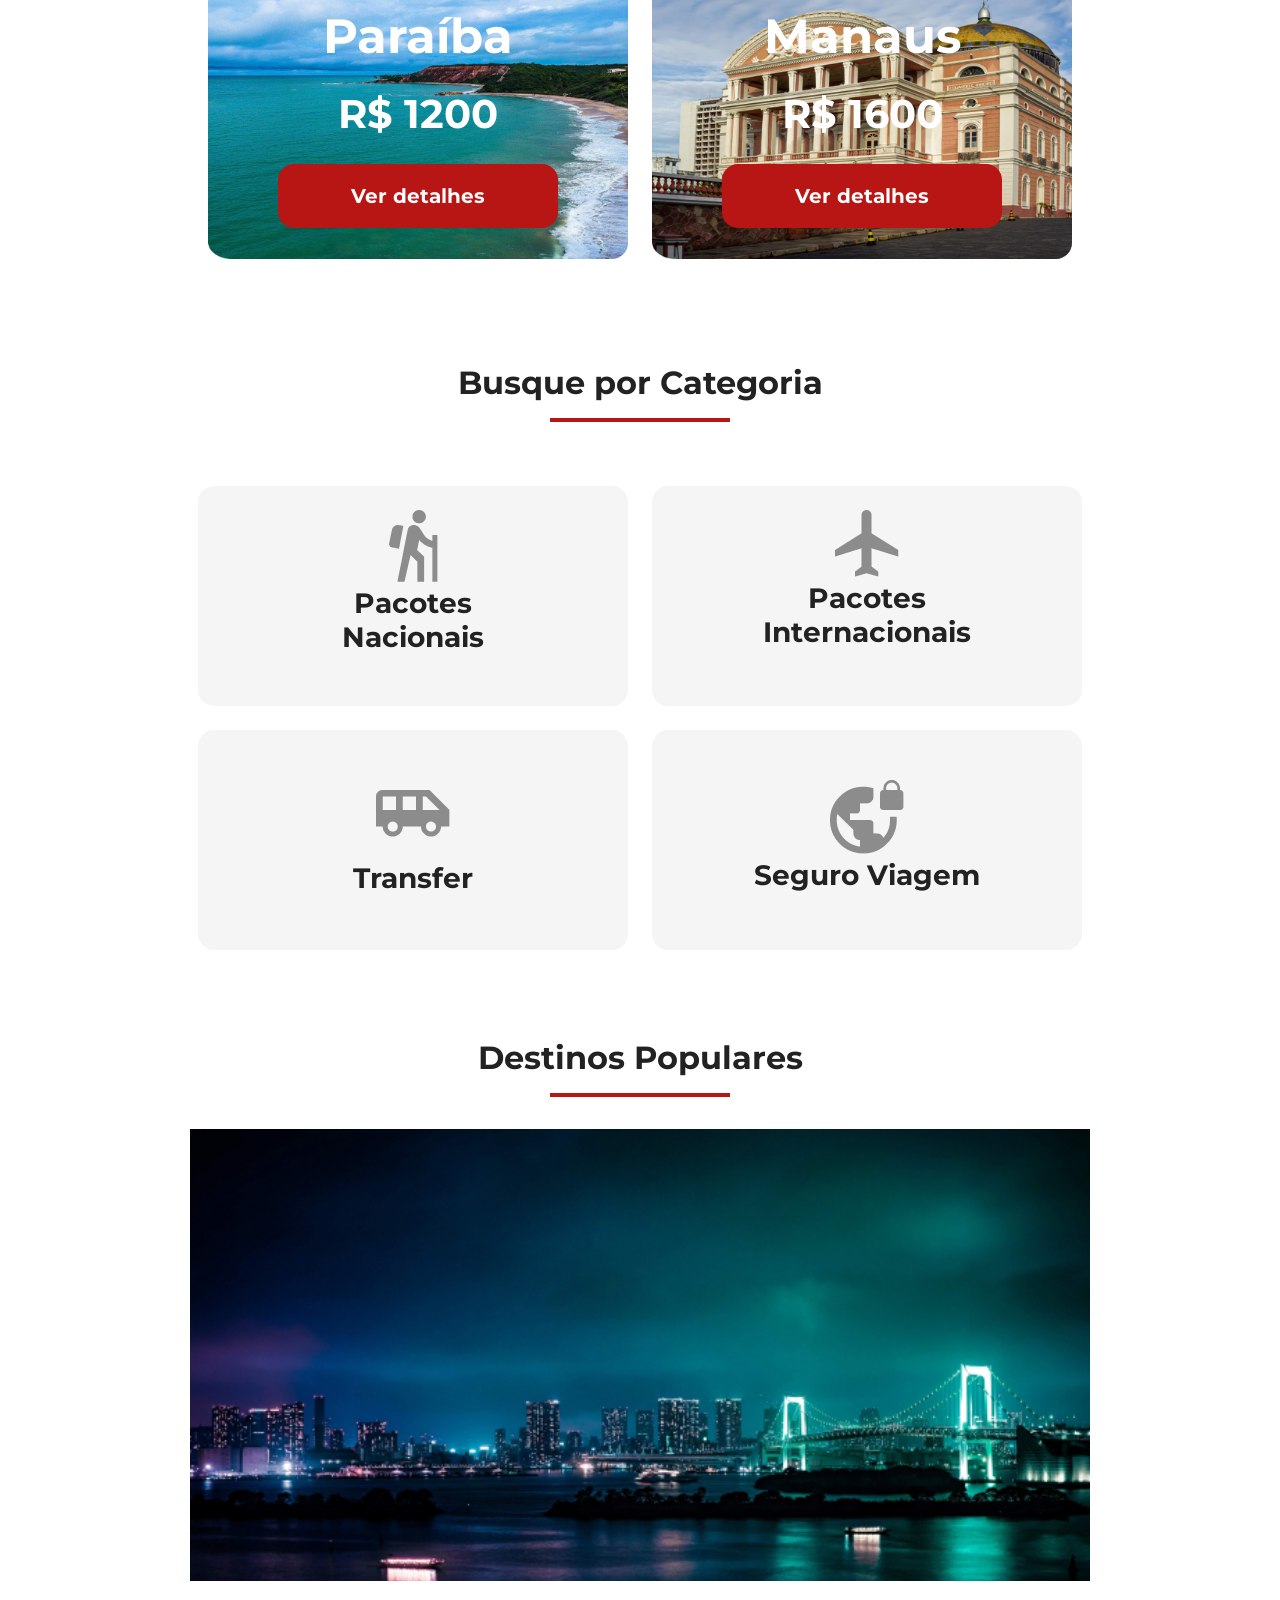
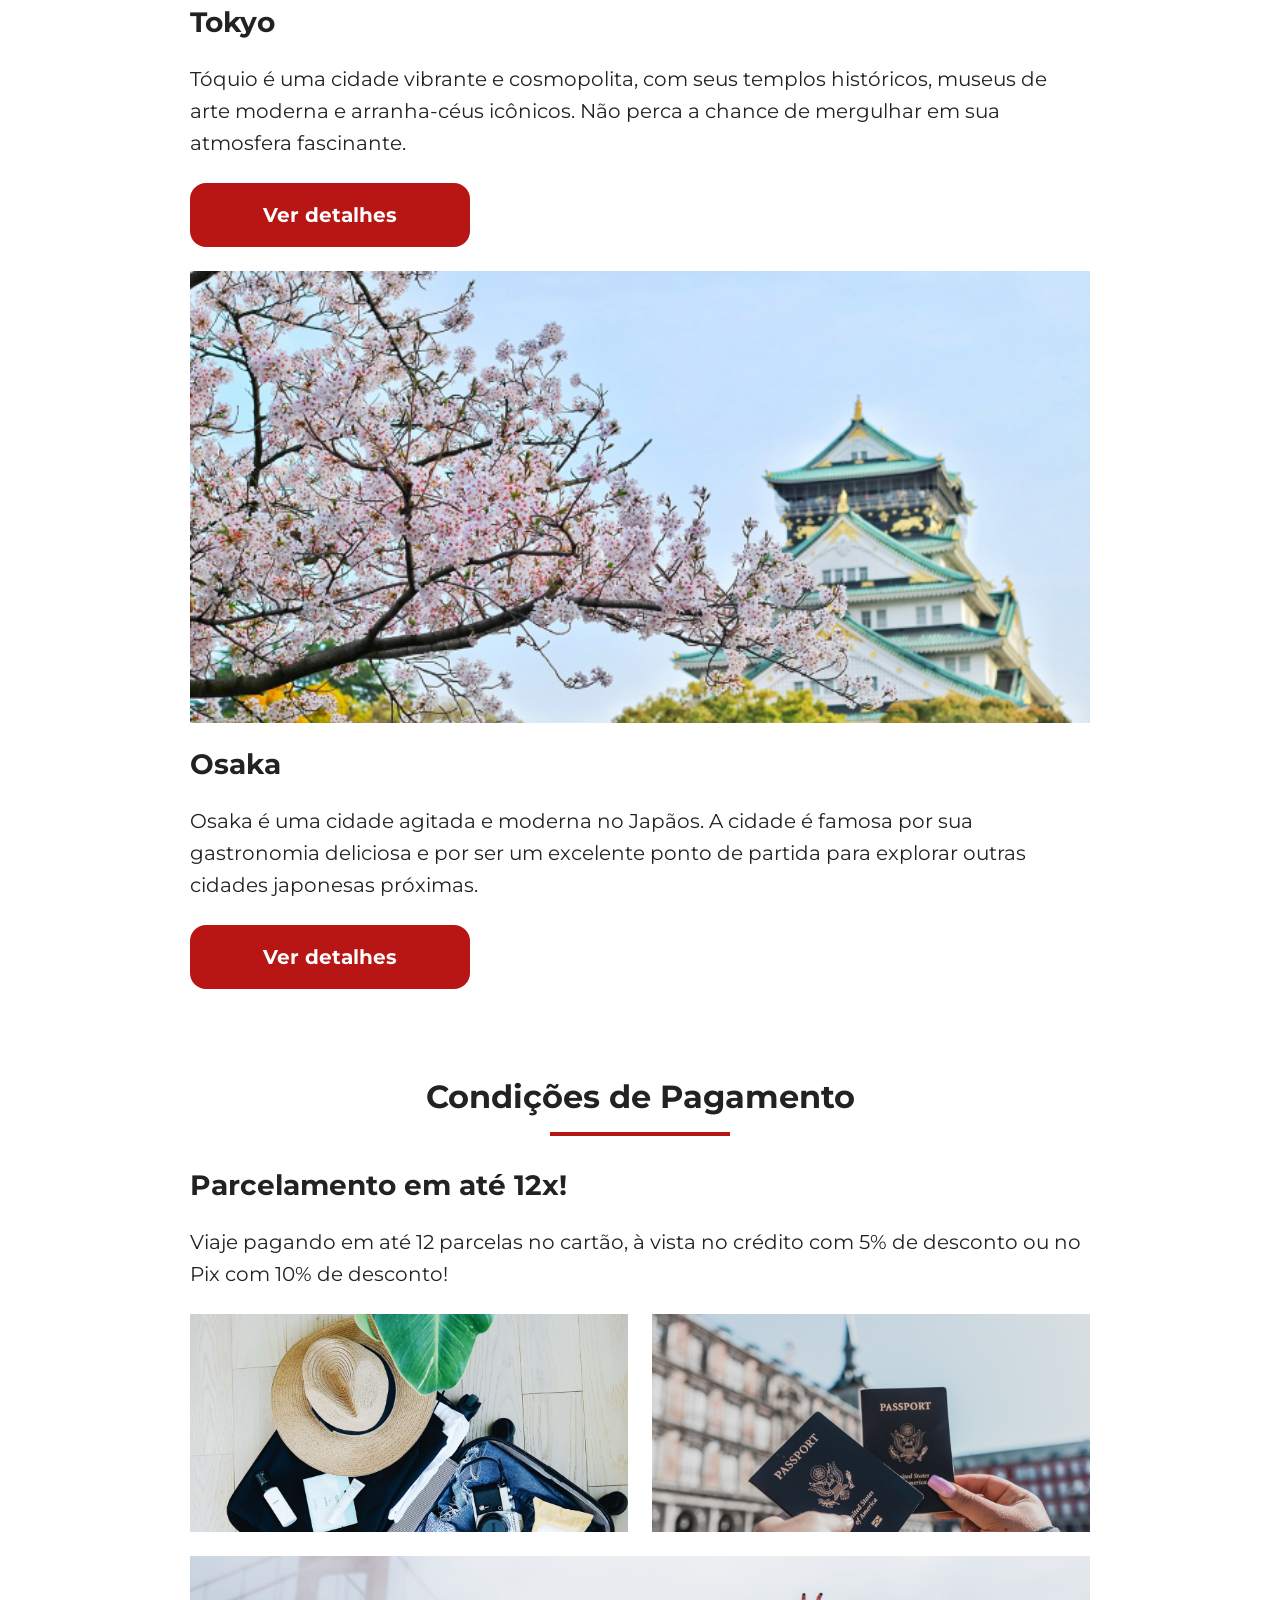
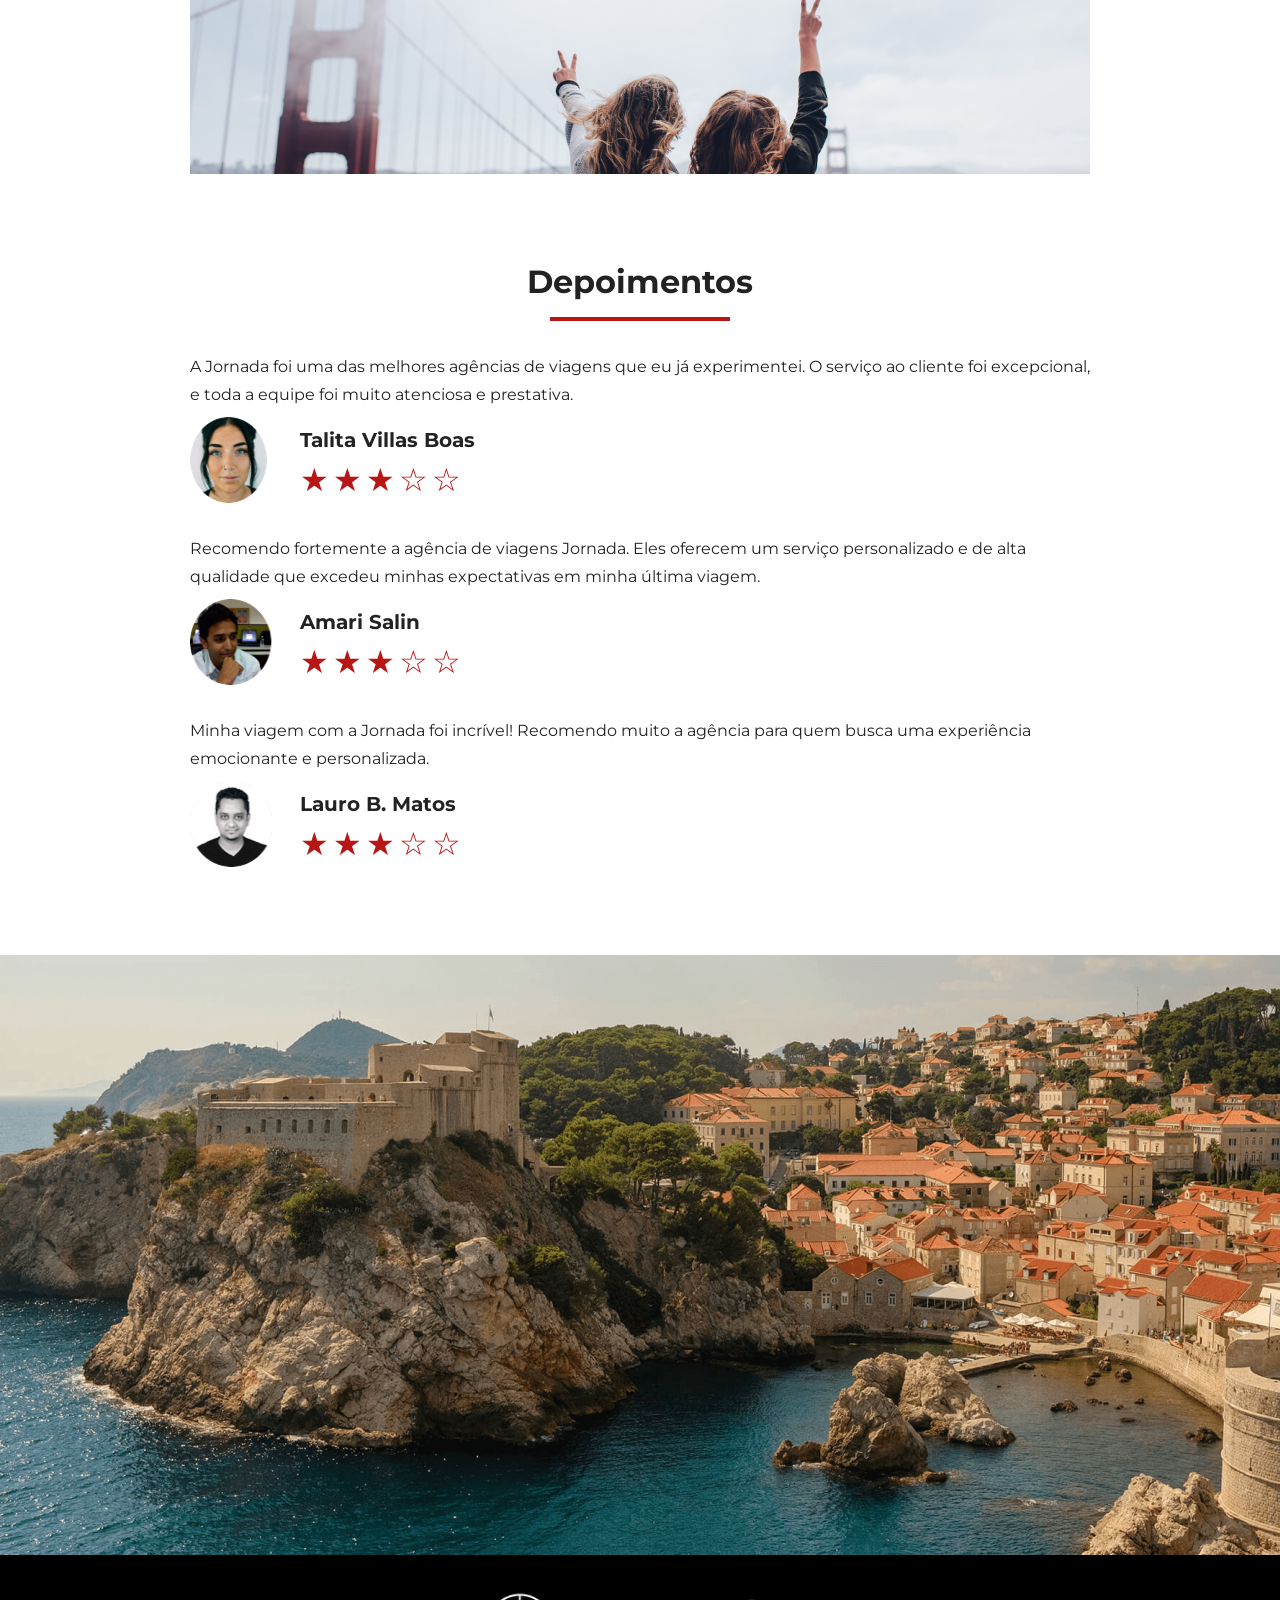
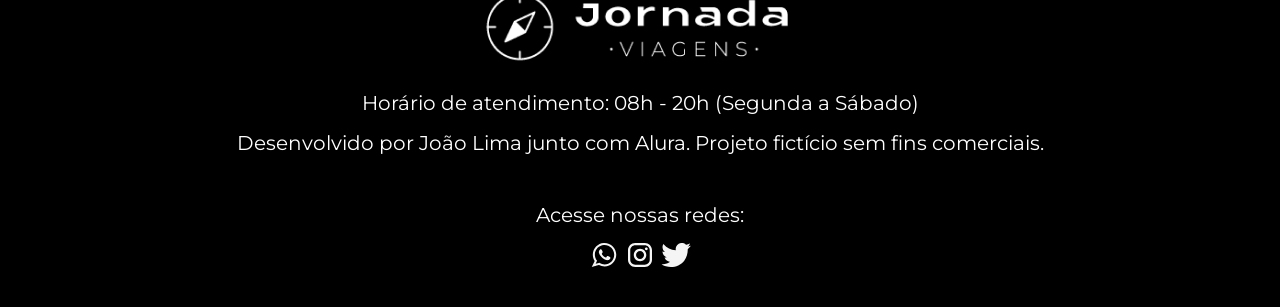
==== commit f9588c6d: "Finaliza a sessao de pacotes de viagens" ====
--- a/index.html
+++ b/index.html
@@ -3,8 +3,29 @@
   <head>
     <meta charset="UTF-8" />
     <meta name="viewport" content="width=device-width, initial-scale=1.0" />
+    <meta
+      name="description"
+      content="Jornada Viagens, uma agência apaixonada por criar viagens inesquecíveis"
+    />
+
+    <meta name="og:title" content=" Jornada Viagens" />
+    <meta
+      name="og:description"
+      content="Jornada Viagens, uma agência apaixonada por criar viagens inesquecíveis"
+    />
+    <meta
+      name="og:image"
+      content="https://joao-lima7.github.io/jornada-viagens/img/logo-footer.png"
+    />
+    <meta name="og:type" content="website" />
+    <meta
+      name="og:url"
+      content="https://joao-lima7.github.io/jornada-viagens"
+    />
+
     <link rel="icon" href="img/favico.svg" type="xml/svg" />
     <link rel="stylesheet" href="./css/style.css" />
+
     <title>Jornada Viagens</title>
   </head>
   <body>
@@ -33,7 +54,7 @@
             </li>
             <li>
               <a
-                href="pacotes.html"
+                href="pacotes-de-viagens.html"
                 target="_blank"
                 title="Acessar Pacotes de viagem"
                 >Pacotes de viagem</a
@@ -351,7 +372,10 @@
       <div class="footer-content">
         <img src="img/logo-footer.png" alt="logo completo Jornada Viagens" />
         <p>Horário de atendimento: 08h - 20h (Segunda a Sábado)</p>
-        <p>Desenvolvido por Alura. Projeto fictício sem fins comerciais.</p>
+        <p>
+          Desenvolvido por João Lima junto com Alura. Projeto fictício sem fins
+          comerciais.
+        </p>
       </div>
       <div class="footer-social">
         <p>Acesse nossas redes:</p>
